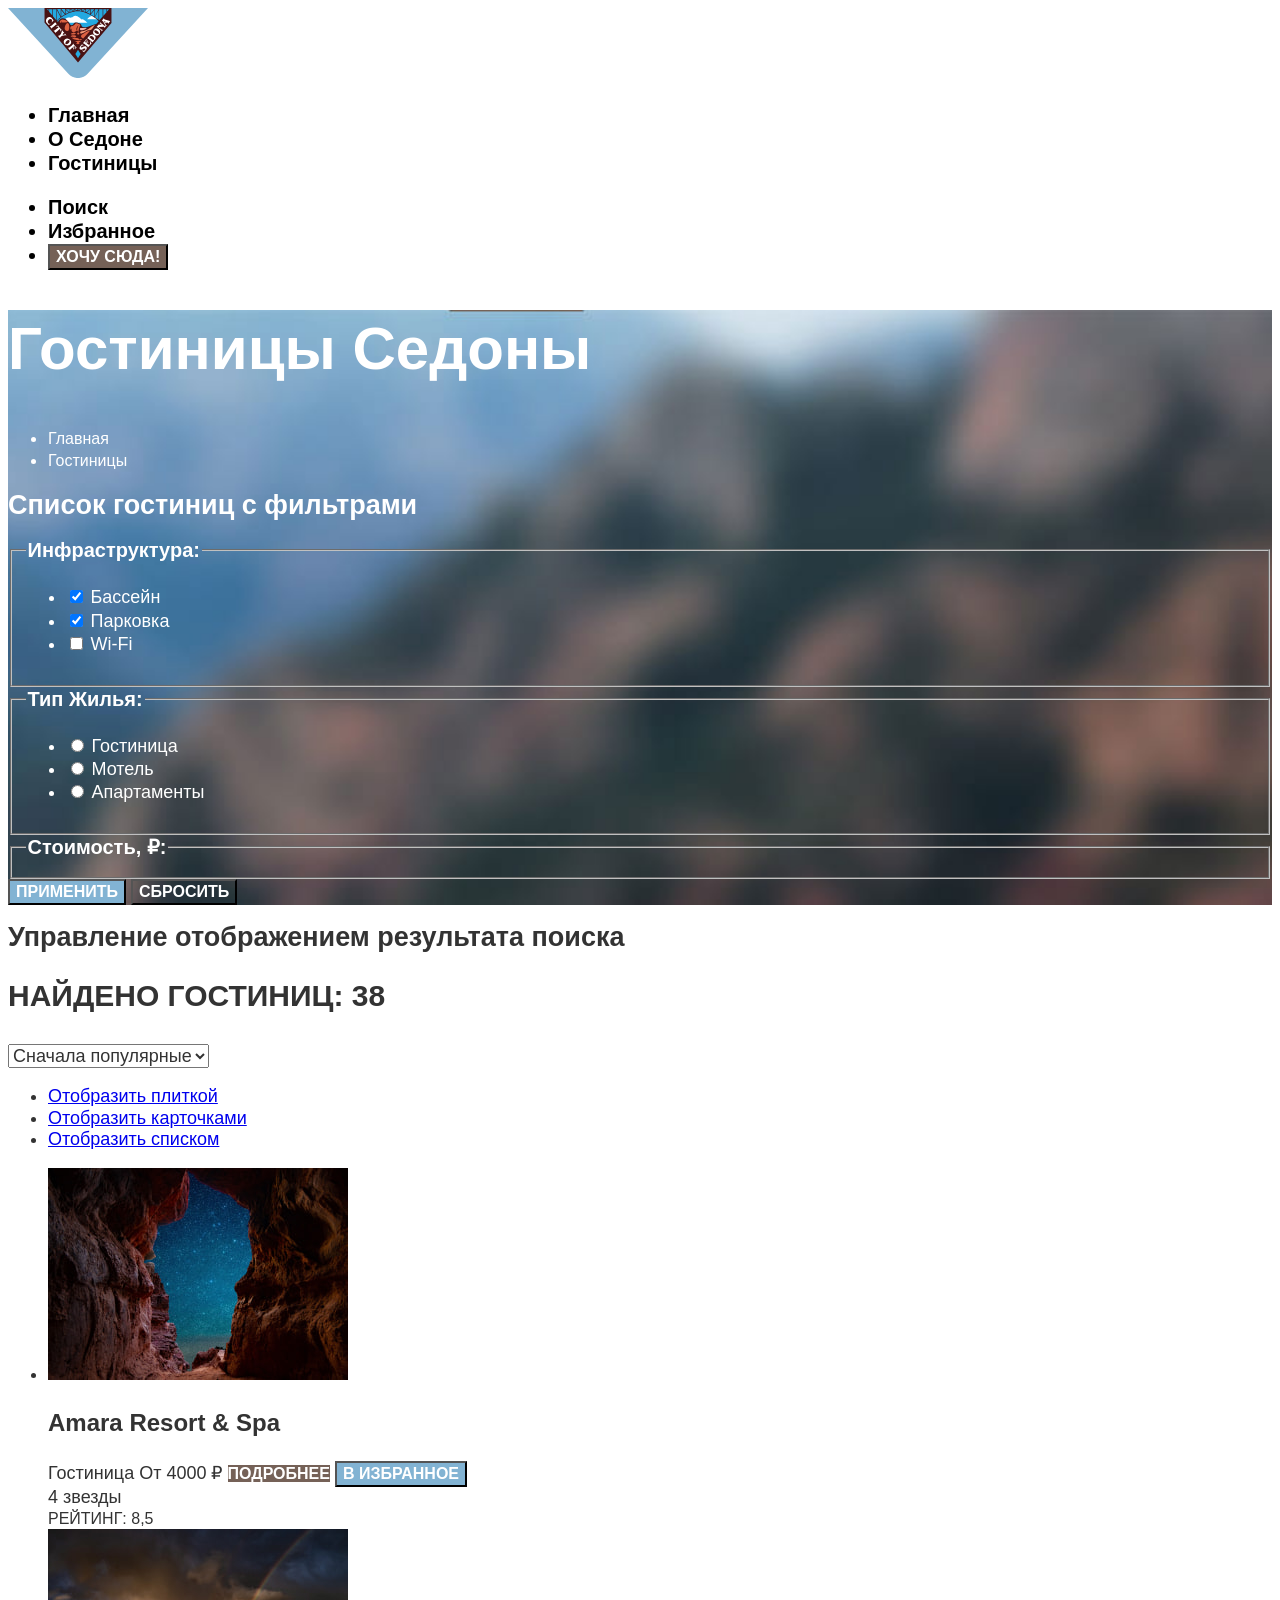
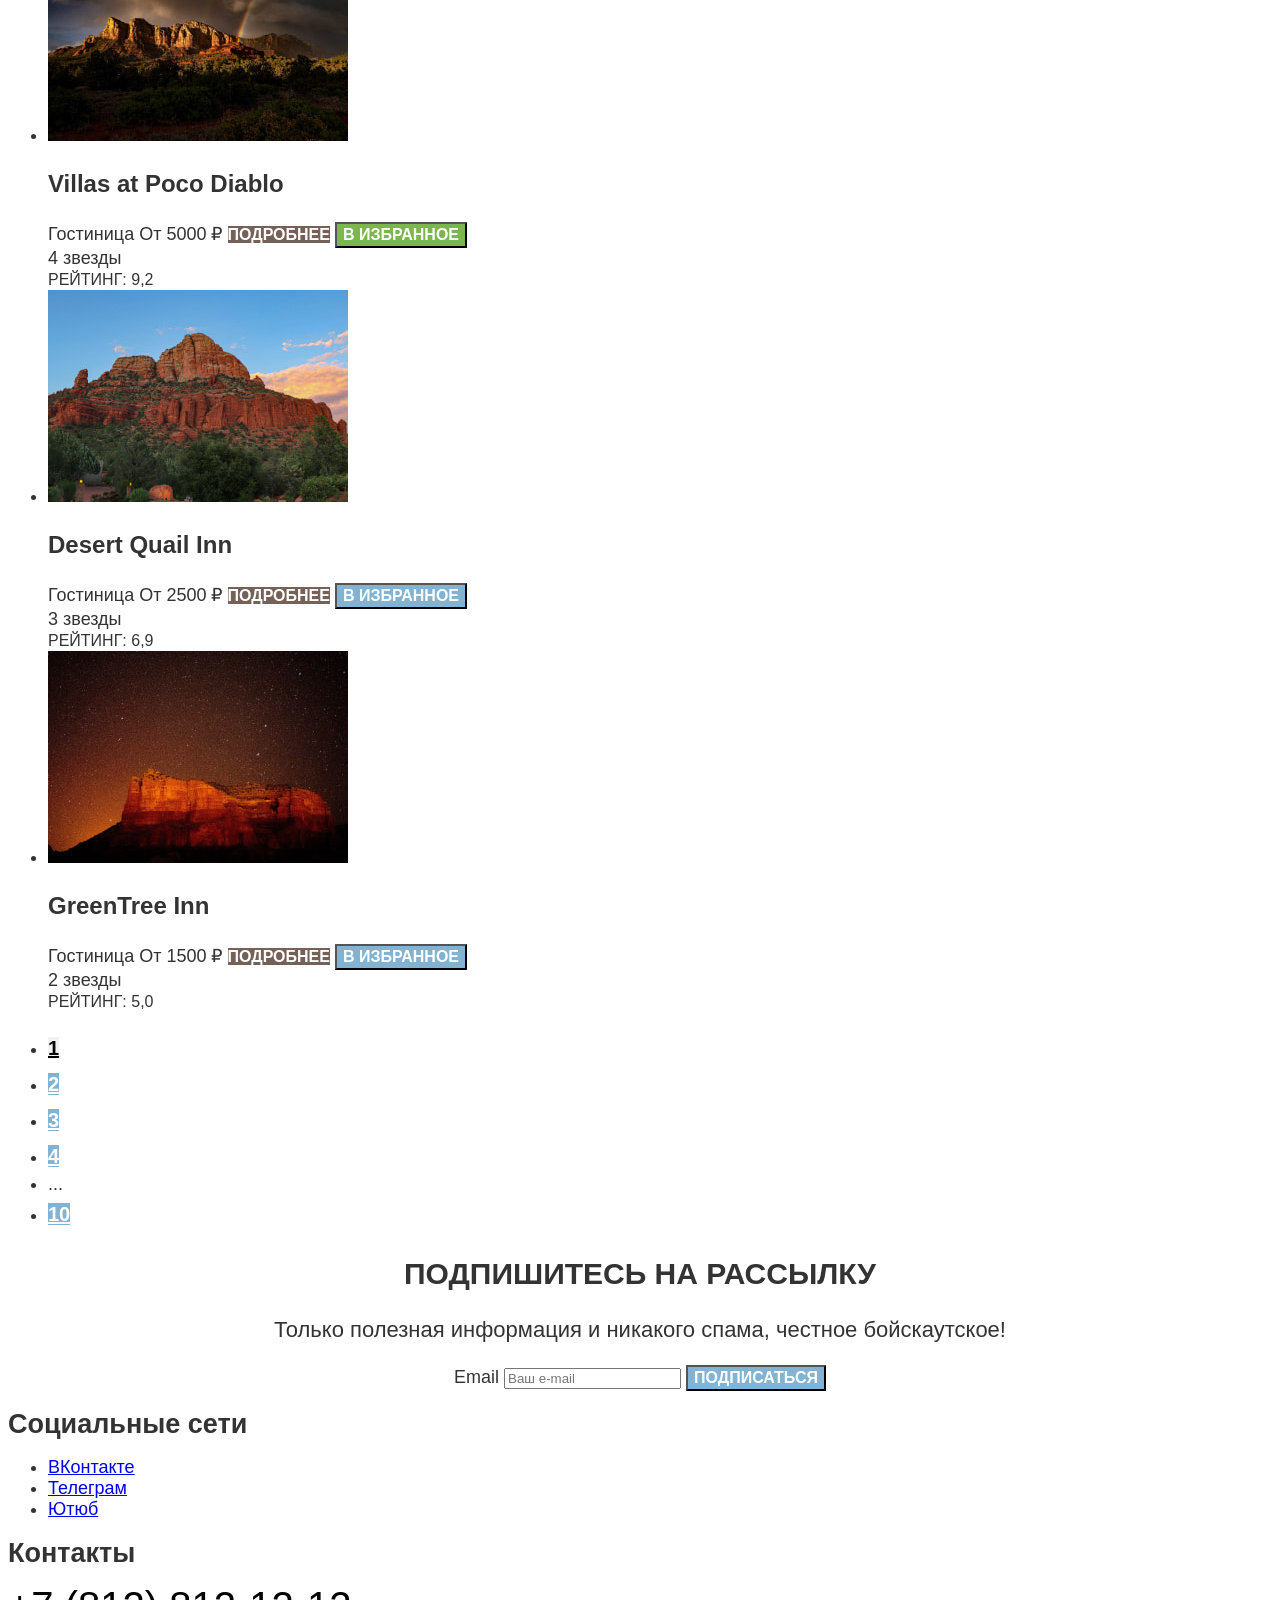
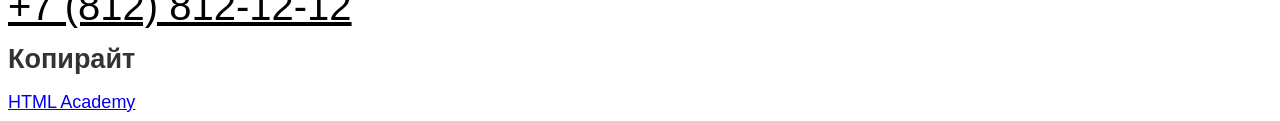
==== catalog.html @ 7aece666 "Делает вёрстку, графику и стилизацию" ====
<!DOCTYPE html>
<html lang="ru">

<head>
  <meta charset="utf-8">
  <title>HTML Academy: Седона</title>
  <link rel="stylesheet" href="styles/styles.css">
</head>

<body>
  <header class="page-header" data-test="header">
    <nav class="navigation">
      <a class="navigation-logo" href="index.html">
        <img class="logo-image" src="images/logos/logo.svg" width="140" height="70" alt="Логотип города «Седона»">
      </a>

      <ul class="navigation-list">
        <li class="navigation-item">
          <a class="navigation-link" href="index.html">Главная</a>
        </li>
        <li class="navigation-item">
          <a class="navigation-link" href="#">О Седоне</a>
        </li>
        <li class="navigation-item">
          <a class="navigation-link navigation-link-current" href="#" aria-current="page">Гостиницы</a>
        </li>
      </ul>

      <ul class="navigation-list navigation-user">
        <li class="navigation-item">
          <a class="navigation-link" href="#">
            <span class="visually-hidden">Поиск</span>
          </a>
        </li>
        <li class="navigation-item">
          <a class="navigation-link" href="#">
            <span class="visually-hidden">Избранное</span>
          </a>
        </li>
        <li class="navigation-item">
          <button class="button" type="button">Хочу сюда!</button>
        </li>
      </ul>
    </nav>
  </header>

  <main class="main-inner" data-test="main">
    <div class="catalog-background">
      <header class="inner-header">
        <h1 class="inner-header-title">Гостиницы Седоны</h1>

        <ul class="breadcrumbs">
          <li class="breadcrumbs-item">
            <a class="breadcrumbs-link breadcrumbs-link-index" href="index.html">
              <span class="visually-hidden">Главная</span>
            </a>
          </li>
          <li class="breadcrumbs-item">
            <a class="breadcrumbs-link breadcrumbs-link-current" href="#" aria-current="page">Гостиницы</a>
          </li>
        </ul>
      </header>

      <section class="catalog-result" data-test="catalog">
        <h2 class="visually-hidden">Список гостиниц с фильтрами</h2>

        <form class="catalog-filter" action="https://echo.htmlacademy.ru/" method="get" data-test="filter">
          <fieldset class="catalog-filter-group">
            <legend class="catalog-filter-title">Инфраструктура:</legend>
            <ul class="catalog-filter-list">
              <li class="catalog-filter-item">
                <label class="control">
                  <input class="control-input" type="checkbox" name="pool" checked>
                  Бассейн
                </label>
              </li>
              <li class="catalog-filter-item">
                <label class="control">
                  <input class="control-input" type="checkbox" name="parking" checked>
                  Парковка
                </label>
              </li>
              <li class="catalog-filter-item">
                <label class="control">
                  <input class="control-input" type="checkbox" name="wifi">
                  Wi-Fi
                </label>
              </li>
            </ul>
          </fieldset>

          <fieldset class="catalog-filter-group">
            <legend class="catalog-filter-title">Тип жилья:</legend>
            <ul class="catalog-filter-list">
              <li class="catalog-filter-item">
                <label class="control">
                  <input class="control-input" type="radio" name="hotels-type">
                  Гостиница
                </label>
              </li>
              <li class="catalog-filter-item">
                <label class="control">
                  <input class="control-input" type="radio" name="hotels-type">
                  Мотель
                </label>
              </li>
              <li class="catalog-filter-item">
                <label class="control">
                  <input class="control-input" type="radio" name="hotels-type">
                  Апартаменты
                </label>
              </li>
            </ul>
          </fieldset>

          <fieldset class="catalog-filter-group">
            <legend class="catalog-filter-title">Стоимость, ₽:</legend>
          </fieldset>
          <button class="button button-blue" type="submit">Применить</button>
          <button class="button button-reset" type="reset">Сбросить</button>
        </form>
      </section>
    </div>

    <section class="result-control">
      <h2 class="visually-hidden">Управление отображением результата поиска</h2>
      <p class="result-serch">Найдено гостиниц: 38</p>

      <select class="select-control" aria-label="Сортировка">
        <option value="popular">Сначала популярные</option>
        <option value="cheap">Сначала дешёвое</option>
        <option value="expensive">Сначала дорогое</option>
      </select>

      <ul class="sorting">
        <li class="sorting-item">
          <a class="button-sorting button-current" href="catalog.html?view=tile">
            <span class="visually-hidden">Отобразить плиткой</span>
          </a>
        </li>
        <li class="sorting-item">
          <a class="button-sorting" href="catalog.html?view=card">
            <span class="visually-hidden">Отобразить карточками</span>
          </a>
        </li>
        <li class="sorting-item">
          <a class="button-sorting" href="catalog.html?view=list">
            <span class="visually-hidden">Отобразить списком</span>
          </a>
        </li>
      </ul>
    </section>

    <ul class="catalog-list">
      <li class="catalog-item">
        <a class="catalog-link" href="#">
          <img class="catalog-image" src="images/hotels/hotel-1.jpg" width="300" height="212" alt="Ущелье в скале">
          <h3 class="catalog-title">Amara Resort & Spa</h3>
        </a>
        <span>Гостиница</span>
        <span>От 4000 ₽</span>
        <a class="button" href="#">Подробнее</a>
        <button class="button button-blue" type="button">В избранное</button>
        <div class="catalog-stars">
          <span class="visually-hidden">4 звезды</span>
        </div>
        <span class="catalog-rating">Рейтинг: 8,5</span>
      </li>

      <li class="catalog-item">
        <a class="catalog-link" href="#">
          <img class="catalog-image" src="images/hotels/hotel-2.jpg" width="300" height="212" alt="Горы с радугой">
          <h3 class="catalog-title">Villas at Poco Diablo</h3>
        </a>
        <span>Гостиница</span>
        <span>От 5000 ₽</span>
        <a class="button" href="#">Подробнее</a>
        <button class="button button-in-favorites" type="button">В избранное</button>
        <div class="catalog-stars">
          <span class="visually-hidden">4 звезды</span>
        </div>
        <span class="catalog-rating">Рейтинг: 9,2</span>
      </li>
      <li class="catalog-item">
        <a class="catalog-link" href="#">
          <img class="catalog-image" src="images/hotels/hotel-3.jpg" width="300" height="212" alt="Горый на фоне неба">
          <h3 class="catalog-title">Desert Quail Inn</h3>
        </a>
        <span>Гостиница</span>
        <span>От 2500 ₽</span>
        <a class="button" href="#">Подробнее</a>
        <button class="button button-blue" type="button">В избранное</button>
        <div class="catalog-stars">
          <span class="visually-hidden">3 звезды</span>
        </div>
        <span class="catalog-rating">Рейтинг: 6,9</span>
      </li>
      <li class="catalog-item">
        <a class="catalog-link" href="#">
          <img class="catalog-image" src="images/hotels/hotel-4.jpg" width="300" height="212" alt="Горы на фоне звёздного неба">
          <h3 class="catalog-title">GreenTree Inn</h3>
        </a>
        <span>Гостиница</span>
        <span>От 1500 ₽</span>
        <a class="button" href="#">Подробнее</a>
        <button class="button button-blue" type="button">В избранное</button>
        <div class="catalog-stars">
          <span class="visually-hidden">2 звезды</span>
        </div>
        <span class="catalog-rating">Рейтинг: 5,0</span>
      </li>
    </ul>

    <ul class="pagination">
      <li class="pagination-item">
        <a class="pagination-link pagination-current" href="#" aria-current="page">1</a>
      </li>
      <li class="pagination-item">
        <a class="pagination-link" href="#">2</a>
      </li>
      <li class="pagination-item">
        <a class="pagination-link" href="#">3</a>
      </li>
      <li class="pagination-item">
        <a class="pagination-link" href="#">4</a>
      </li>
      <li class="pagination-item">
        <span class="pagination-decoration">...</span>
      </li>
      <li class="pagination-item">
        <a class="pagination-link" href="#">10</a>
      </li>
    </ul>

    <section class="newsletter" data-test="subscribe">
      <h2 class="newsletter-title">Подпишитесь на рассылку</h2>
      <p class="newsletter-text">Только полезная информация и никакого спама, честное бойскаутское!</p>
      <form class="newsletter-form" action="https://echo.htmlacademy.ru/" method="post">
        <label class="visually-hidden" for="newsletter-email">Email</label>
        <input class="field" type="email" placeholder="Ваш e-mail" name="newsletter-email" id="newsletter-email"
          required>
        <button class="button newsletter-email" type="submit">Подписаться</button>
      </form>
    </section>
  </main>

  <footer class="page-footer" data-test="footer">
    <section class="footer-social">
      <h2 class="visually-hidden">Cоциальные сети</h2>
      <ul class="social-list">
        <li class="social-item">
          <a class="button-social button-vk" href="https://vk.com/htmlacademy">
            <span class="visually-hidden">ВКонтакте</span>
          </a>
        </li>
        <li class="social-item">
          <a class="button-social button-telegram" href="https://t.me/htmlacademy ">
            <span class="visually-hidden">Телеграм</span>
          </a>
        </li>
        <li class="social-item">
          <a class="button-social button-youtube" href="https://www.youtube.com/user/htmlacademyru">
            <span class="visually-hidden">Ютюб</span>
          </a>
        </li>
      </ul>
    </section>

    <section class="footer-contacts">
      <h2 class="visually-hidden">Контакты</h2>
      <address class="footer-contacts-address">
        <a class="footer-contacts-address-phone" href="tel:+78128121212">+7 (812) 812-12-12</a>
      </address>
    </section>

    <section class="footer-copyright">
      <h2 class="visually-hidden">Копирайт</h2>
      <a class="htmlacademy-link" href="https://htmlacademy.ru/intensive/htmlcss">
        HTML Academy
      </a>
    </section>
  </footer>
</body>

</html>
---- styles/styles.css ----
@font-face {
  font-family: "PT Sans", sans-serif;
  font-style: normal;
  font-weight: 400;
  src: url("../font/ptsans-400.woff2") format("woff2");
  font-display: swap;
}

@font-face {
  font-family: "PT Sans", sans-serif;
  font-style: normal;
  font-weight: 700;
  src: url("../font/ptsans-700.woff2") format("woff2");
}

body {
  font-family: "PT Sans", sans-serif;
  font-weight: 400;
  font-size: 18px;
  color: #333;
  line-height: 117%;
  background-color: #fff;
}

.button {
  font-family: inherit;
  font-size: 16px;
  font-weight: 700;
  text-align: center;
  color: #fff;
  line-height: 125%;
  background-color: #756157;
  text-transform: uppercase;
  text-decoration: none;
}

.button-blue {
  color: #fff;
  background-color: #82b3d3;
}

.button-in-favorites {
  background-color: #7db54f;
}

.button-reset {
  background: none;
}

.page-header {
  color: #000;
  background-color: #fff;
}

.navigation-list {
  font-weight: 700;
  font-size: 20px;
  line-height: 120%;
}

.navigation-link {
  color: #000;
  text-align: center;
  text-decoration: none;
}

.hero {
  text-align: center;
  background-color: #37698a;
  background-image: url("../images/background/divider.svg"), url("../images/background/index-background.jpg");
  background-position: bottom, center;
  background-repeat: no-repeat;
  background-size: 100% auto, cover;
}

.features {
  text-align: center;
}

.features-title {
  font-size: 30px;
  line-height: 120%;
  color: #000;
  text-transform: uppercase;
}

.features-text {
  font-size: 22px;
  line-height: 118%;
}

.features-item-container {
  background-color: #82b3d3;
}

.features-list li:nth-child(2),
.features-list li:nth-child(4) {
  background-color: rgba(131, 179, 211, 0.12);
}

.features-list li:nth-child(3) {
  background-color: rgba(131, 179, 211, 0.2);
}

.features-item-title {
  font-size: 24px;
  color: #000;
  text-transform: uppercase;
}

.features-item-text {
  color: #333;
}

.features-item-container h3 {
  color: #fff;
}

.features-item-container p {
  color: #fff;
}

.service-title {
  font-size: 30px;
  text-align: center;
  color: #000;
  line-height: 120%;
  text-transform: uppercase;
}

.service-text {
  font-size: 22px;
  text-align: center;
  line-height: 118%;
}

.service-list {
  text-align: center;
}

.service-list li:nth-child(1),
.service-list li:nth-child(3) {
  background-color: rgba(131, 179, 211, 0.12);
}

.service-item-title {
  font-size: 24px;
  color: #000;
  text-transform: uppercase;
  line-height: 117%;
}

.search {
  text-align: center;
}

.search-title {
  font-size: 24px;
  color: #000;
  line-height: 120%;
  text-transform: uppercase;
}

.search-text {
  font-size: 22px;
  line-height: 118%;
}

.search-button {
  font-size: 20px;
  line-height: 180%;
}

.newsletter {
  text-align: center;
}

.newsletter-background {
  color: #fff;
  background-color: #37698a;
  background-image: url("../images/background/subscribe.jpg");
  background-position: center;
  background-repeat: no-repeat;
  background-size: cover;
}

.newsletter-title {
  font-size: 30px;
  line-height: 120%;
  text-transform: uppercase;
}

.newsletter-text {
  font-size: 22px;
  line-height: 118%;
}

.newsletter-email {
  background-color: #82B3D3;
}

.footer-contacts-address a {
  font-size: 40px;
  font-style: normal;
  color: #000;
  line-height: 100%;
  text-transform: uppercase;
}

/*---CATALOG.HTML---*/

.catalog-background {
  color: #fff;
  background-color: #37698a;
  background-image: url("../images/background/filter.jpg");
  background-position: center;
  background-repeat: no-repeat;
  background-size: cover;
}

.inner-header-title {
  font-size: 60px;
  line-height: 130%;
}

.breadcrumbs-link {
  font-size: 16px;
  color: #fff;
  line-height: 131%;
  text-decoration: none;
}

.catalog-filter-title {
  font-size: 20px;
  font-weight: 700;
  line-height: 120%;
  text-transform: capitalize;
}

.catalog-filter label {
  line-height: 128%;
}

.result-serch {
  font-size: 30px;
  font-weight: 700;
  line-height: 120%;
  text-transform: uppercase;
}

.select-control {
  font-family: inherit;
  font-size: 18px;
  color: #333;
  line-height: 117%;
}

.catalog-link {
  text-decoration: none;
}

.catalog-title {
  font-size: 24px;
  font-weight: 700;
  color: #333;
  line-height: 117%;
}

.catalog-rating {
  font-size: 16px;
  line-height: 125%;
  text-transform: uppercase;
}

.pagination-link {
  font-weight: 700;
  font-size: 20px;
  color: #fff;
  line-height: 180%;
  background-color: #82b3d3;
  text-transform: uppercase;
  text-align: center;
}

.pagination-current {
  color: #000;
  background-color: #f2f2f2;
}
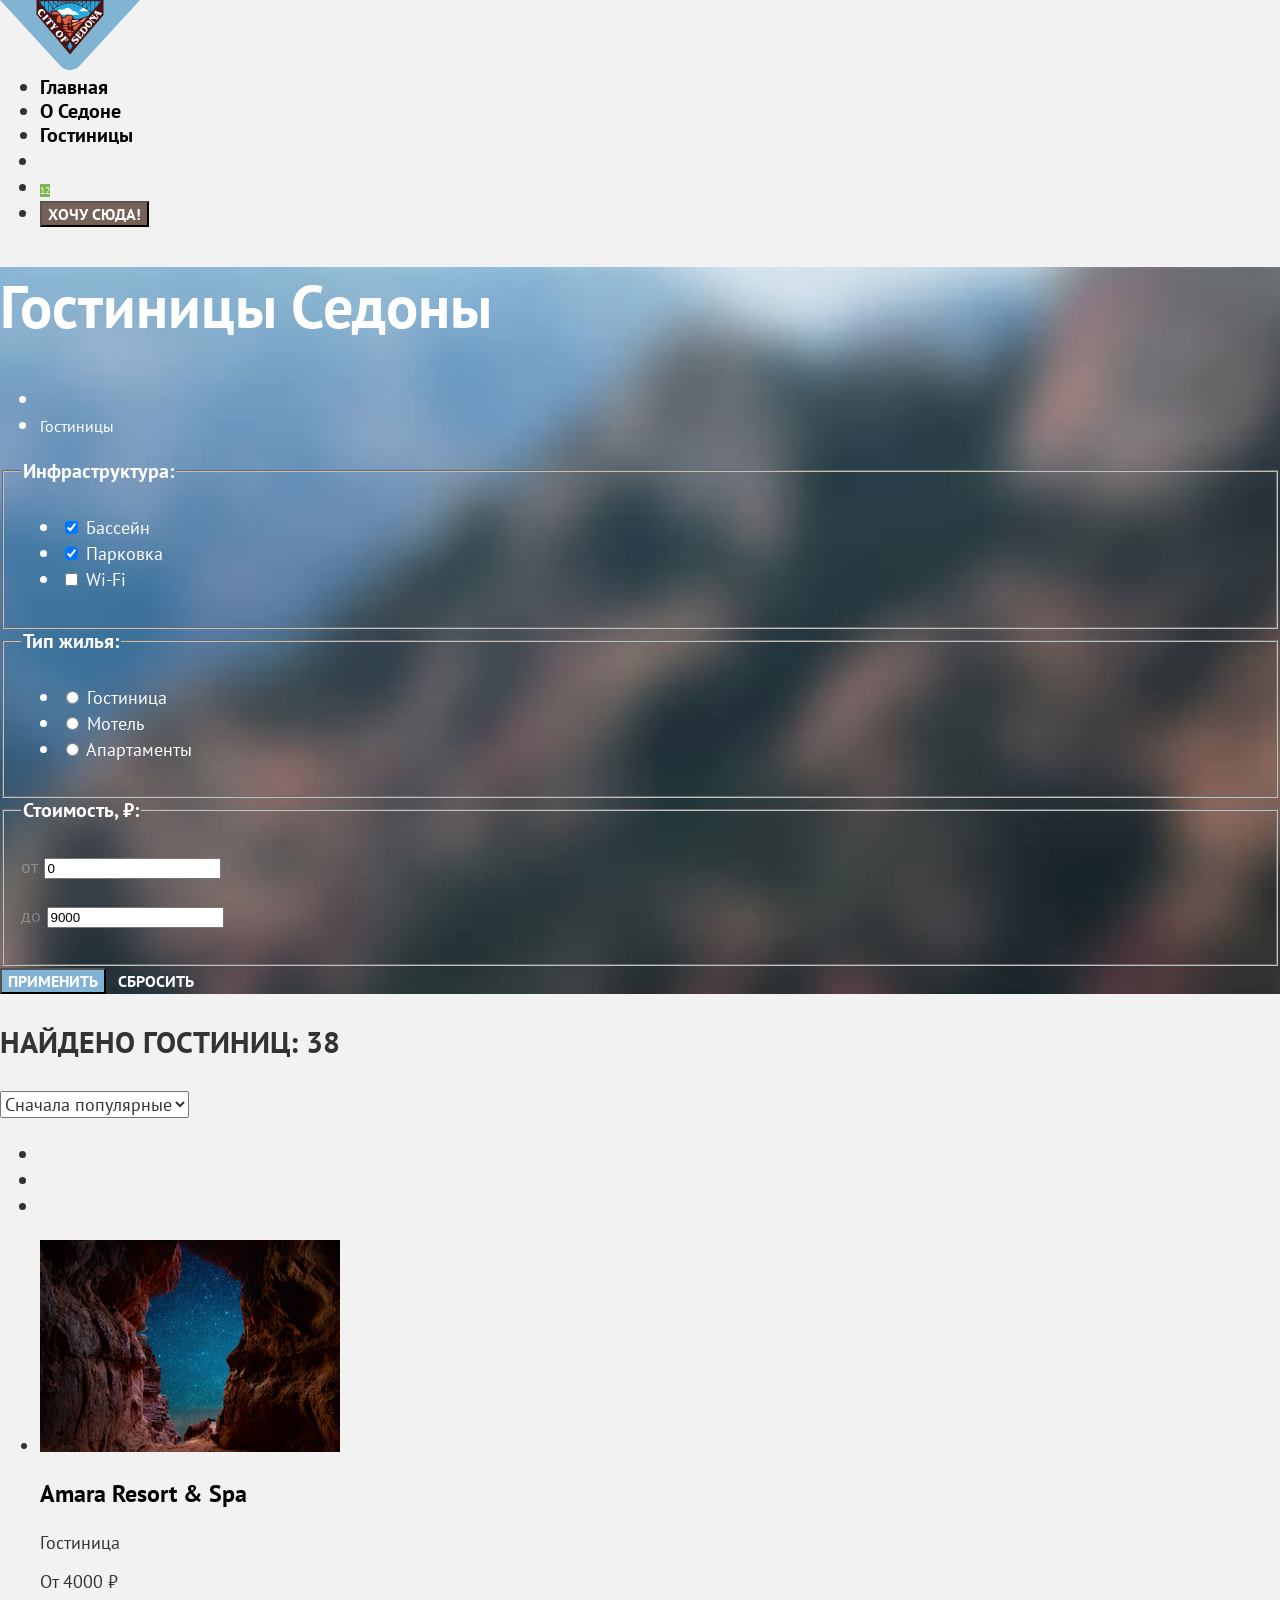
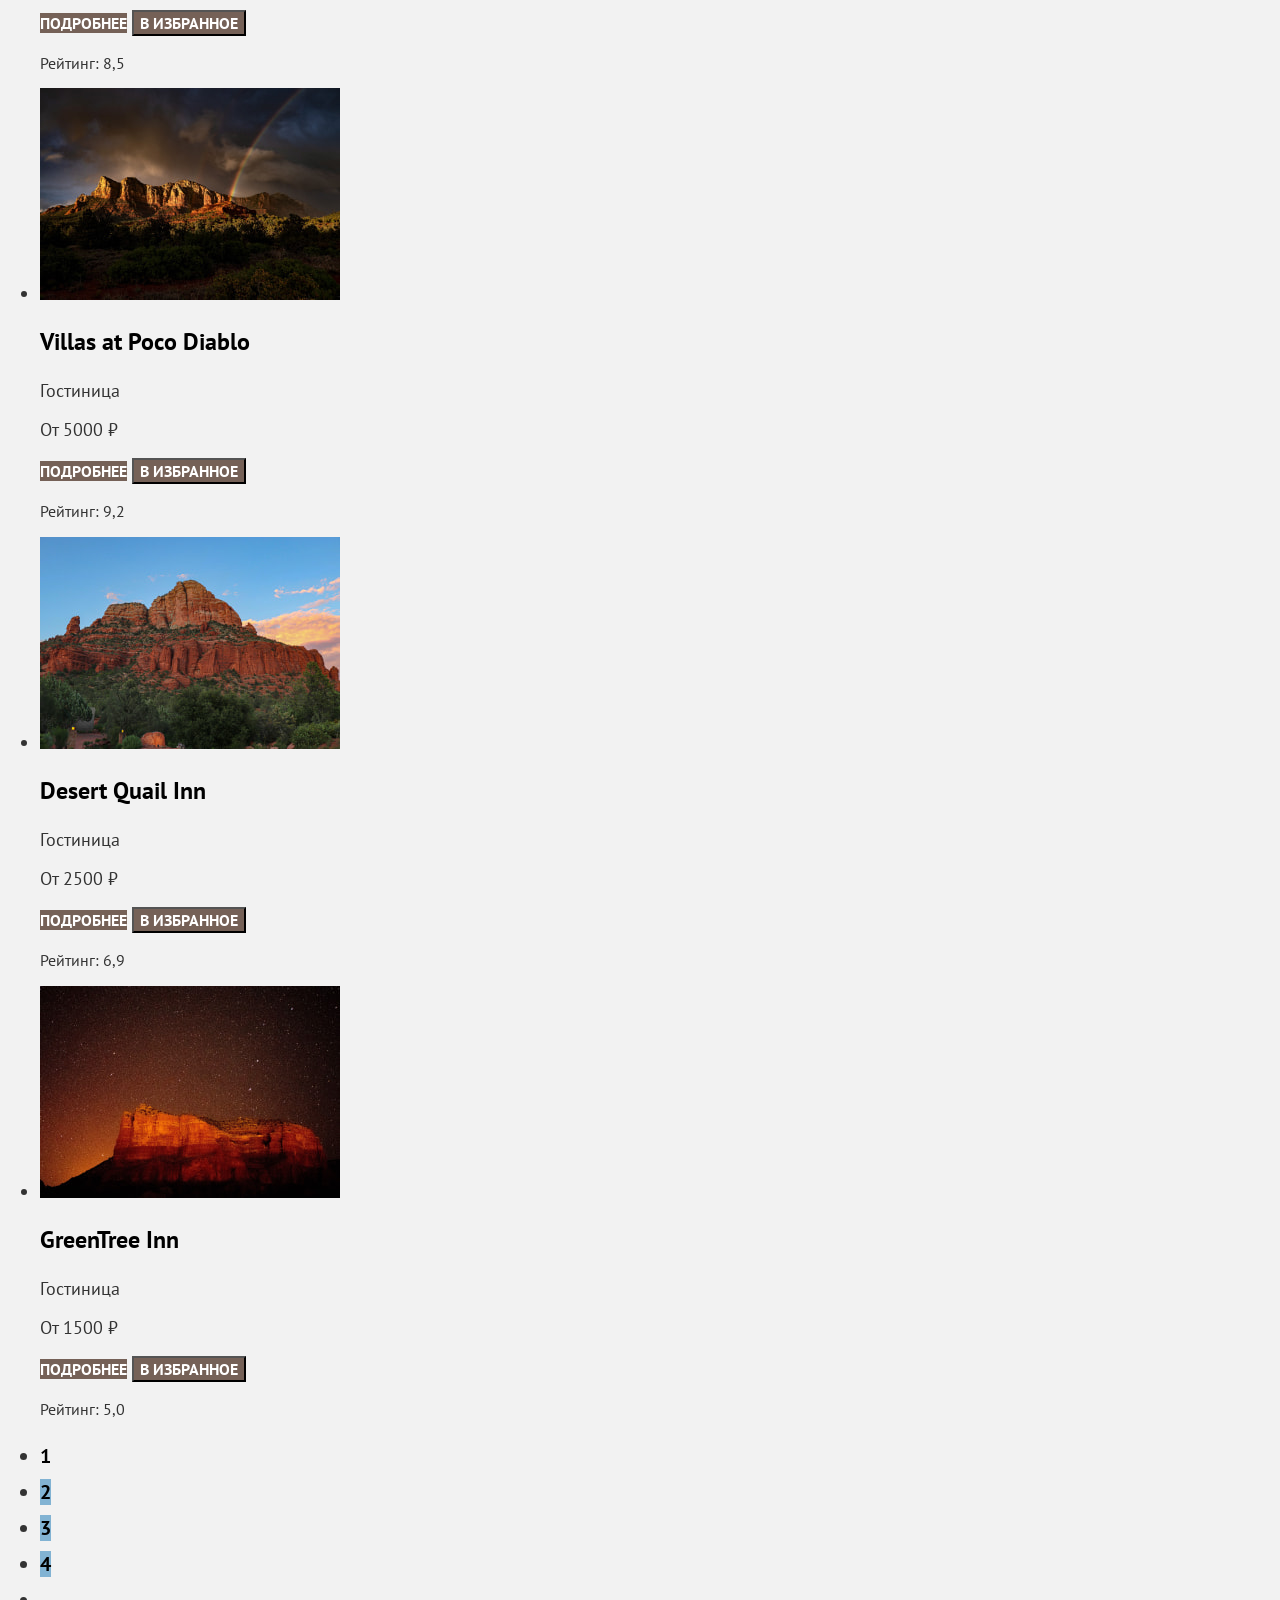
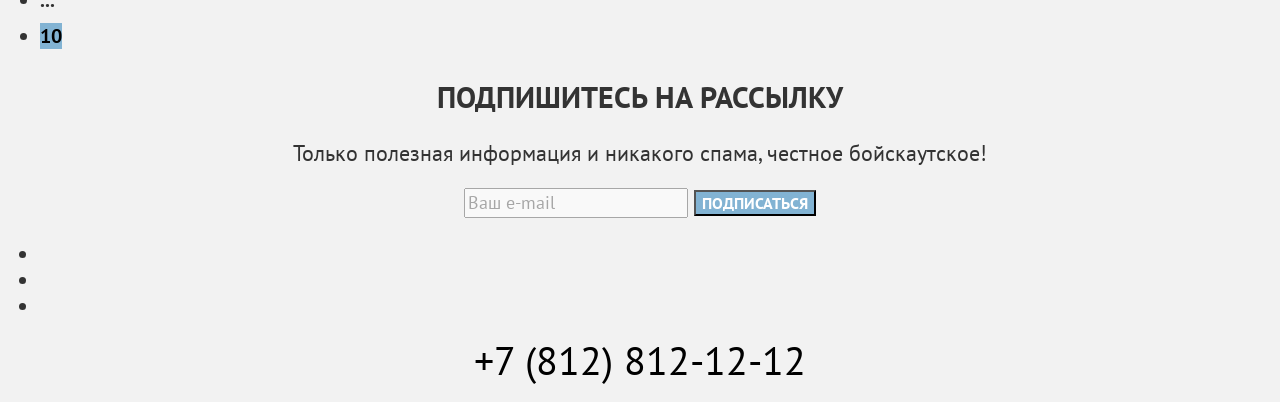
==== commit b89bf0c2: "Вносит правки" ====
--- a/catalog.html
+++ b/catalog.html
@@ -10,8 +10,8 @@
 <body>
   <header class="page-header" data-test="header">
     <nav class="navigation">
-      <a class="navigation-logo" href="index.html">
-        <img class="logo-image" src="images/logos/logo.svg" width="140" height="70" alt="Логотип города «Седона»">
+      <a class="logo" href="index.html" aria-current="page">
+        <img class="logo-image" src="images/logos/logo.svg" width="140" height="70" alt="Логотип города Седона">
       </a>
 
       <ul class="navigation-list">
@@ -22,29 +22,30 @@
           <a class="navigation-link" href="#">О Седоне</a>
         </li>
         <li class="navigation-item">
-          <a class="navigation-link navigation-link-current" href="#" aria-current="page">Гостиницы</a>
-        </li>
-      </ul>
-
-      <ul class="navigation-list navigation-user">
-        <li class="navigation-item">
-          <a class="navigation-link" href="#">
+          <a class="navigation-link navigation-link-current" aria-current="page">Гостиницы</a>
+        </li>
+      </ul>
+
+      <ul class="navigation-user">
+        <li class="navigation-user-item">
+          <a class="navigation-user-link user-search" href="#">
             <span class="visually-hidden">Поиск</span>
           </a>
         </li>
-        <li class="navigation-item">
-          <a class="navigation-link" href="#">
-            <span class="visually-hidden">Избранное</span>
-          </a>
-        </li>
-        <li class="navigation-item">
-          <button class="button" type="button">Хочу сюда!</button>
+        <li class="navigation-user-item">
+          <a class="navigation-user-link user-favorites" href="#">
+            <span class="visually-hidden">Отелей в избраном:</span>
+            <span class="count">12</span>
+          </a>
+        </li>
+        <li class="navigation-user-item">
+          <button class="button button-want" type="button">Хочу сюда!</button>
         </li>
       </ul>
     </nav>
   </header>
 
-  <main class="main-inner" data-test="main">
+  <main class="page-main" data-test="main">
     <div class="catalog-background">
       <header class="inner-header">
         <h1 class="inner-header-title">Гостиницы Седоны</h1>
@@ -115,8 +116,17 @@
 
           <fieldset class="catalog-filter-group">
             <legend class="catalog-filter-title">Стоимость, ₽:</legend>
+            <p class="input-group">
+              <label class="label-range label-range-from" for="field-min">от</label>
+              <input class="input-range" type="text" name="range-min" id="field-min" value="0">
+            </p>
+            <p class="input-group">
+              <label class="label-range label-range-to" for="field-max">до</label>
+              <input class="input-range" type="text" name="range-max" id="field-max" value="9000">
+            </p>
           </fieldset>
-          <button class="button button-blue" type="submit">Применить</button>
+
+          <button class="button button-bg-second" type="submit">Применить</button>
           <button class="button button-reset" type="reset">Сбросить</button>
         </form>
       </section>
@@ -124,7 +134,7 @@
 
     <section class="result-control">
       <h2 class="visually-hidden">Управление отображением результата поиска</h2>
-      <p class="result-serch">Найдено гостиниц: 38</p>
+      <p class="search-result">Найдено гостиниц: 38</p>
 
       <select class="select-control" aria-label="Сортировка">
         <option value="popular">Сначала популярные</option>
@@ -134,17 +144,17 @@
 
       <ul class="sorting">
         <li class="sorting-item">
-          <a class="button-sorting button-current" href="catalog.html?view=tile">
+          <a class="button-sorting button-title button-current" href="catalog.html?view=tile">
             <span class="visually-hidden">Отобразить плиткой</span>
           </a>
         </li>
         <li class="sorting-item">
-          <a class="button-sorting" href="catalog.html?view=card">
+          <a class="button-sorting button-card" href="catalog.html?view=card">
             <span class="visually-hidden">Отобразить карточками</span>
           </a>
         </li>
         <li class="sorting-item">
-          <a class="button-sorting" href="catalog.html?view=list">
+          <a class="button-sorting button-list" href="catalog.html?view=list">
             <span class="visually-hidden">Отобразить списком</span>
           </a>
         </li>
@@ -153,61 +163,68 @@
 
     <ul class="catalog-list">
       <li class="catalog-item">
-        <a class="catalog-link" href="#">
+        <a class="catalog-link" href="#" tabindex="-1">
           <img class="catalog-image" src="images/hotels/hotel-1.jpg" width="300" height="212" alt="Ущелье в скале">
+        </a>
+        <a class="catalog-link" href="#" tabindex="-1">
           <h3 class="catalog-title">Amara Resort & Spa</h3>
         </a>
-        <span>Гостиница</span>
-        <span>От 4000 ₽</span>
-        <a class="button" href="#">Подробнее</a>
-        <button class="button button-blue" type="button">В избранное</button>
-        <div class="catalog-stars">
+        <p class="catalog-type">Гостиница</p>
+        <p class="catalog-price">От 4000 ₽</p>
+        <a class="button" href="#">Подробнее</a>
+        <button class="button button-add-favorites" type="button">В избранное</button>
+        <p class="catalog-stars catalog-stars-4">
           <span class="visually-hidden">4 звезды</span>
-        </div>
-        <span class="catalog-rating">Рейтинг: 8,5</span>
-      </li>
-
-      <li class="catalog-item">
-        <a class="catalog-link" href="#">
+        </p>
+        <p class="catalog-rating">Рейтинг: 8,5</p>
+      </li>
+      <li class="catalog-item">
+        <a class="catalog-link" href="#" tabindex="-1">
           <img class="catalog-image" src="images/hotels/hotel-2.jpg" width="300" height="212" alt="Горы с радугой">
+        </a>
+        <a class="catalog-link" href="#" tabindex="-1">
           <h3 class="catalog-title">Villas at Poco Diablo</h3>
         </a>
-        <span>Гостиница</span>
-        <span>От 5000 ₽</span>
+        <p class="catalog-type">Гостиница</p>
+        <p class="catalog-price">От 5000 ₽</p>
         <a class="button" href="#">Подробнее</a>
         <button class="button button-in-favorites" type="button">В избранное</button>
-        <div class="catalog-stars">
+        <p class="catalog-stars catalog-stars-4">
           <span class="visually-hidden">4 звезды</span>
-        </div>
-        <span class="catalog-rating">Рейтинг: 9,2</span>
-      </li>
-      <li class="catalog-item">
-        <a class="catalog-link" href="#">
+        </p>
+        <p class="catalog-rating">Рейтинг: 9,2</p>
+      </li>
+      <li class="catalog-item">
+        <a class="catalog-link" href="#" tabindex="-1">
           <img class="catalog-image" src="images/hotels/hotel-3.jpg" width="300" height="212" alt="Горый на фоне неба">
+        </a>
+        <a class="catalog-link" href="#" tabindex="-1">
           <h3 class="catalog-title">Desert Quail Inn</h3>
         </a>
-        <span>Гостиница</span>
-        <span>От 2500 ₽</span>
-        <a class="button" href="#">Подробнее</a>
-        <button class="button button-blue" type="button">В избранное</button>
-        <div class="catalog-stars">
+        <p class="catalog-type">Гостиница</p>
+        <p class="catalog-price">От 2500 ₽</p>
+        <a class="button" href="#">Подробнее</a>
+        <button class="button button-add-favorites" type="button">В избранное</button>
+        <p class="catalog-stars catalog-stars-3">
           <span class="visually-hidden">3 звезды</span>
-        </div>
-        <span class="catalog-rating">Рейтинг: 6,9</span>
-      </li>
-      <li class="catalog-item">
-        <a class="catalog-link" href="#">
+        </p>
+        <p class="catalog-rating">Рейтинг: 6,9</p>
+      </li>
+      <li class="catalog-item">
+        <a class="catalog-link" href="#" tabindex="-1">
           <img class="catalog-image" src="images/hotels/hotel-4.jpg" width="300" height="212" alt="Горы на фоне звёздного неба">
+        </a>
+        <a class="catalog-link" href="#" tabindex="-1">
           <h3 class="catalog-title">GreenTree Inn</h3>
         </a>
-        <span>Гостиница</span>
-        <span>От 1500 ₽</span>
-        <a class="button" href="#">Подробнее</a>
-        <button class="button button-blue" type="button">В избранное</button>
-        <div class="catalog-stars">
+        <p class="catalog-type">Гостиница</p>
+        <p class="catalog-price">От 1500 ₽</p>
+        <a class="button" href="#">Подробнее</a>
+        <button class="button button-add-favorites" type="button">В избранное</button>
+        <p class="catalog-stars catalog-stars-2">
           <span class="visually-hidden">2 звезды</span>
-        </div>
-        <span class="catalog-rating">Рейтинг: 5,0</span>
+        </p>
+        <p class="catalog-rating">Рейтинг: 5,0</p>
       </li>
     </ul>
 
@@ -239,13 +256,13 @@
         <label class="visually-hidden" for="newsletter-email">Email</label>
         <input class="field" type="email" placeholder="Ваш e-mail" name="newsletter-email" id="newsletter-email"
           required>
-        <button class="button newsletter-email" type="submit">Подписаться</button>
+        <button class="button button-bg-second" type="submit">Подписаться</button>
       </form>
     </section>
   </main>
 
   <footer class="page-footer" data-test="footer">
-    <section class="footer-social">
+    <section class="social">
       <h2 class="visually-hidden">Cоциальные сети</h2>
       <ul class="social-list">
         <li class="social-item">
@@ -254,32 +271,27 @@
           </a>
         </li>
         <li class="social-item">
-          <a class="button-social button-telegram" href="https://t.me/htmlacademy ">
+          <a class="button-social button-tg" href="https://t.me/htmlacademy ">
             <span class="visually-hidden">Телеграм</span>
           </a>
         </li>
         <li class="social-item">
-          <a class="button-social button-youtube" href="https://www.youtube.com/user/htmlacademyru">
+          <a class="button-social button-yt" href="https://www.youtube.com/user/htmlacademyru">
             <span class="visually-hidden">Ютюб</span>
           </a>
         </li>
       </ul>
     </section>
 
-    <section class="footer-contacts">
-      <h2 class="visually-hidden">Контакты</h2>
-      <address class="footer-contacts-address">
-        <a class="footer-contacts-address-phone" href="tel:+78128121212">+7 (812) 812-12-12</a>
-      </address>
-    </section>
-
-    <section class="footer-copyright">
-      <h2 class="visually-hidden">Копирайт</h2>
-      <a class="htmlacademy-link" href="https://htmlacademy.ru/intensive/htmlcss">
-        HTML Academy
+    <address class="contacts">
+      <a class="footer-contacts-link" href="tel:+78128121212">+7 (812) 812-12-12</a>
+    </address>
+
+    <p class="developer">
+      <a class="developer-link" href="https://htmlacademy.ru/intensive/htmlcss">
+        <span class="visually-hidden">Разработчик сайта - HTML Academy</span>
       </a>
-    </section>
+    </p>
   </footer>
 </body>
-
 </html>
--- a/styles/styles.css
+++ b/styles/styles.css
@@ -1,25 +1,29 @@
 @font-face {
-  font-family: "PT Sans", sans-serif;
+  font-family: "PT Sans";
   font-style: normal;
   font-weight: 400;
-  src: url("../font/ptsans-400.woff2") format("woff2");
+  src: url("../fonts/ptsans-400.woff2") format("woff2");
   font-display: swap;
 }
 
 @font-face {
-  font-family: "PT Sans", sans-serif;
+  font-family: "PT Sans";
   font-style: normal;
   font-weight: 700;
-  src: url("../font/ptsans-700.woff2") format("woff2");
+  src: url("../fonts/ptsans-700.woff2") format("woff2");
 }
 
 body {
+  margin: 0;
+
   font-family: "PT Sans", sans-serif;
   font-weight: 400;
-  font-size: 18px;
-  color: #333;
-  line-height: 117%;
-  background-color: #fff;
+  font-style: normal;
+  font-size: 22px;
+  line-height: 1.18182;
+  color: #333333;
+
+  background-color: #f2f2f2;
 }
 
 .button {
@@ -27,262 +31,326 @@
   font-size: 16px;
   font-weight: 700;
   text-align: center;
-  color: #fff;
-  line-height: 125%;
+  color: #ffffff;
+  line-height: 1.25;
   background-color: #756157;
   text-transform: uppercase;
   text-decoration: none;
 }
 
-.button-blue {
-  color: #fff;
-  background-color: #82b3d3;
-}
-
-.button-in-favorites {
+.visually-hidden {
+  position: fixed;
+  transform: scale(0);
+}
+
+.page-header {}
+
+.navigation {}
+.logo {}
+.logo-image {}
+.navigation-list {
+  margin: 0;
+
+  font-size: 20px;
+  font-weight: 700;
+  line-height: 1.2;
+}
+.navigation-item {}
+.navigation-link {
+  text-decoration: none;
+  color: #000000;
+}
+.navigation-link-current {}
+
+.navigation-user {
+  margin: 0;
+}
+.navigation-user-item {}
+.navigation-user-link {
+  text-decoration: none;
+}
+.user-search {}
+.user-favorites {}
+.count {
+  font-size: 10px;
+  color: #ffffff;
+
   background-color: #7db54f;
 }
-
-.button-reset {
-  background: none;
-}
-
-.page-header {
-  color: #000;
-  background-color: #fff;
-}
-
-.navigation-list {
-  font-weight: 700;
-  font-size: 20px;
-  line-height: 120%;
-}
-
-.navigation-link {
-  color: #000;
-  text-align: center;
-  text-decoration: none;
-}
+.button-want {}
+
+.page-main {}
 
 .hero {
   text-align: center;
-  background-color: #37698a;
+
+  background-color: #64748b;
   background-image: url("../images/background/divider.svg"), url("../images/background/index-background.jpg");
   background-position: bottom, center;
   background-repeat: no-repeat;
   background-size: 100% auto, cover;
 }
+.hero-image {}
 
 .features {
   text-align: center;
 }
-
 .features-title {
   font-size: 30px;
-  line-height: 120%;
-  color: #000;
-  text-transform: uppercase;
-}
-
-.features-text {
-  font-size: 22px;
-  line-height: 118%;
-}
-
-.features-item-container {
+  line-height: 1.2;
+  color: #000000;
+}
+.features-text {}
+.features-list {
+  font-size: 18px;
+  line-height: 1.16667;
+}
+.features-list li:nth-child(even) {
+  background-color: rgba(131, 179, 211, 0.12);
+}
+.features-list li:nth-child(odd) {
+  background-color: rgba(131, 179, 211, 0.2);
+}
+.features-list li.features-item-special {
   background-color: #82b3d3;
 }
-
-.features-list li:nth-child(2),
-.features-list li:nth-child(4) {
-  background-color: rgba(131, 179, 211, 0.12);
-}
-
-.features-list li:nth-child(3) {
-  background-color: rgba(131, 179, 211, 0.2);
-}
-
+.features-item {}
+.features-item-container {}
 .features-item-title {
   font-size: 24px;
-  color: #000;
-  text-transform: uppercase;
-}
-
-.features-item-text {
-  color: #333;
-}
-
-.features-item-container h3 {
-  color: #fff;
-}
-
-.features-item-container p {
-  color: #fff;
-}
-
+  text-transform: uppercase;
+  color: #000000;
+}
+.features-item-text {}
+.features-item-special {
+  color: #ffffff;
+}
+.features-item-special .features-item-title {
+  color: #ffffff;
+}
+.features-item-image {}
+
+.service {
+  text-align: center;
+}
 .service-title {
   font-size: 30px;
-  text-align: center;
-  color: #000;
-  line-height: 120%;
-  text-transform: uppercase;
-}
-
-.service-text {
-  font-size: 22px;
-  text-align: center;
-  line-height: 118%;
-}
-
+  line-height: 1.2;
+  color: #000000;
+}
+.service-text {}
 .service-list {
-  text-align: center;
-}
-
-.service-list li:nth-child(1),
-.service-list li:nth-child(3) {
+  font-size: 18px;
+  line-height: 1.16667;
+}
+.service-list li:nth-child(odd) {
   background-color: rgba(131, 179, 211, 0.12);
 }
-
+.service-list li:nth-child(even) {
+  background-color: #ffffff;
+}
+.service-item {}
 .service-item-title {
   font-size: 24px;
-  color: #000;
-  text-transform: uppercase;
-  line-height: 117%;
-}
+  text-transform: uppercase;
+  color: #000000;
+}
+.service-item-text {}
 
 .search {
   text-align: center;
-}
-
+
+}
 .search-title {
-  font-size: 24px;
-  color: #000;
-  line-height: 120%;
-  text-transform: uppercase;
-}
-
+  font-size: 30px;
+  line-height: 1.2;
+  color: #000000;
+  text-transform: uppercase;
+}
 .search-text {
-  font-size: 22px;
-  line-height: 118%;
-}
-
-.search-button {
-  font-size: 20px;
-  line-height: 180%;
-}
+  line-height: 1.18182;
+}
+.button-search {}
 
 .newsletter {
   text-align: center;
 }
-
 .newsletter-background {
-  color: #fff;
-  background-color: #37698a;
+  color: #ffffff;
+
+  background-color: #64748b;
   background-image: url("../images/background/subscribe.jpg");
   background-position: center;
   background-repeat: no-repeat;
   background-size: cover;
 }
-
 .newsletter-title {
   font-size: 30px;
-  line-height: 120%;
-  text-transform: uppercase;
-}
-
+  line-height: 1.2;
+  text-transform: uppercase;
+}
 .newsletter-text {
-  font-size: 22px;
-  line-height: 118%;
-}
-
-.newsletter-email {
-  background-color: #82B3D3;
-}
-
-.footer-contacts-address a {
+  line-height: 1.18182;
+}
+
+.newsletter-form {}
+.field {
+  font-family: "PT Sans", sans-serif;
+  font-size: 18px;
+  line-height: 1.33333;
+  color: #000000;
+  opacity: 0.6;
+}
+
+.page-footer {}
+.social {}
+.social-list {}
+.social-item {}
+.button-social {}
+.button-vk {}
+.button-tg {}
+.button-yt {}
+
+.contacts {
   font-size: 40px;
   font-style: normal;
+  line-height: 1;
+  text-align: center;
+
+}
+.footer-contacts-link {
   color: #000;
-  line-height: 100%;
-  text-transform: uppercase;
-}
+  text-transform: uppercase;
+  text-decoration: none;
+}
+
+.developer {}
+.developer-link {}
 
 /*---CATALOG.HTML---*/
 
 .catalog-background {
-  color: #fff;
-  background-color: #37698a;
+  color: #ffffff;
+  background-color: #64748b;
   background-image: url("../images/background/filter.jpg");
   background-position: center;
   background-repeat: no-repeat;
   background-size: cover;
 }
 
+.inner-header {}
 .inner-header-title {
   font-size: 60px;
-  line-height: 130%;
-}
-
+  line-height: 1.3;
+}
+
+.breadcrumbs {}
+.breadcrumbs-item {}
 .breadcrumbs-link {
   font-size: 16px;
-  color: #fff;
-  line-height: 131%;
-  text-decoration: none;
-}
-
+  line-height: 1.3125;
+  text-decoration: none;
+  color: #ffffff;
+}
+.breadcrumbs-link-index {}
+.breadcrumbs-link-current {}
+
+.catalog-result {}
+.catalog-filter {}
+.catalog-filter-group {}
 .catalog-filter-title {
   font-size: 20px;
   font-weight: 700;
-  line-height: 120%;
-  text-transform: capitalize;
-}
-
-.catalog-filter label {
-  line-height: 128%;
-}
-
-.result-serch {
-  font-size: 30px;
-  font-weight: 700;
-  line-height: 120%;
+  line-height: 1.2;
+}
+.catalog-filter-list {}
+.catalog-filter-item {}
+.control {
+  font-size: 18px;
+  line-height: 1.27778;
+}
+.control-input {}
+.input-group {}
+.label-range {
+  font-size: 18px;
+  line-height: 1.33333;
+  opacity: 0.3;
+}
+.label-range-from {}
+.label-range-to {}
+.input-range {}
+.button-bg-second {
+  background-color: #82b3d3;
+}
+.button-reset {
+  background-color: rgba(0, 0, 0, 0);;
+  border: none;
+}
+
+.result-control {}
+.result-search {}
+.search-result {
+  font-size: 30px;
+  font-weight: 700;
+  line-height: 1.2;
   text-transform: uppercase;
 }
 
 .select-control {
-  font-family: inherit;
-  font-size: 18px;
-  color: #333;
-  line-height: 117%;
-}
-
+  font-family: "PT Sans", sans-serif;
+  font-size: 18px;
+  line-height: 1.16667;
+  color: #333333;
+}
+
+.sorting {}
+.sorting-item {}
+.button-sorting {}
+.button-title {}
+.button-current {}
+.button-card {}
+.button-list {}
+
+.catalog-list {
+  font-size: 18px;
+  line-height: 1.16667;
+}
+.catalog-item {}
 .catalog-link {
   text-decoration: none;
 }
-
+.catalog-image {}
 .catalog-title {
   font-size: 24px;
-  font-weight: 700;
-  color: #333;
-  line-height: 117%;
-}
-
+  color: #000000;
+}
+.catalog-type {}
+.catalog-price {}
+.button-add-favorites {}
+.button-in-favorites {}
+.catalog-stars {}
+.catalog-stars-1 {}
+.catalog-stars-2 {}
+.catalog-stars-3 {}
+.catalog-stars-4 {}
+.catalog-stars-5 {}
 .catalog-rating {
   font-size: 16px;
-  line-height: 125%;
-  text-transform: uppercase;
-}
-
+}
+
+.pagination {
+  font-size: 20px;
+  font-weight: 700;
+  line-height: 1.8;
+}
+.pagination-item {}
 .pagination-link {
-  font-weight: 700;
-  font-size: 20px;
-  color: #fff;
-  line-height: 180%;
+  color: #000000;
+  text-decoration: none;
+
   background-color: #82b3d3;
-  text-transform: uppercase;
-  text-align: center;
-}
-
+}
 .pagination-current {
-  color: #000;
   background-color: #f2f2f2;
 }
+.pagination-decoration {}
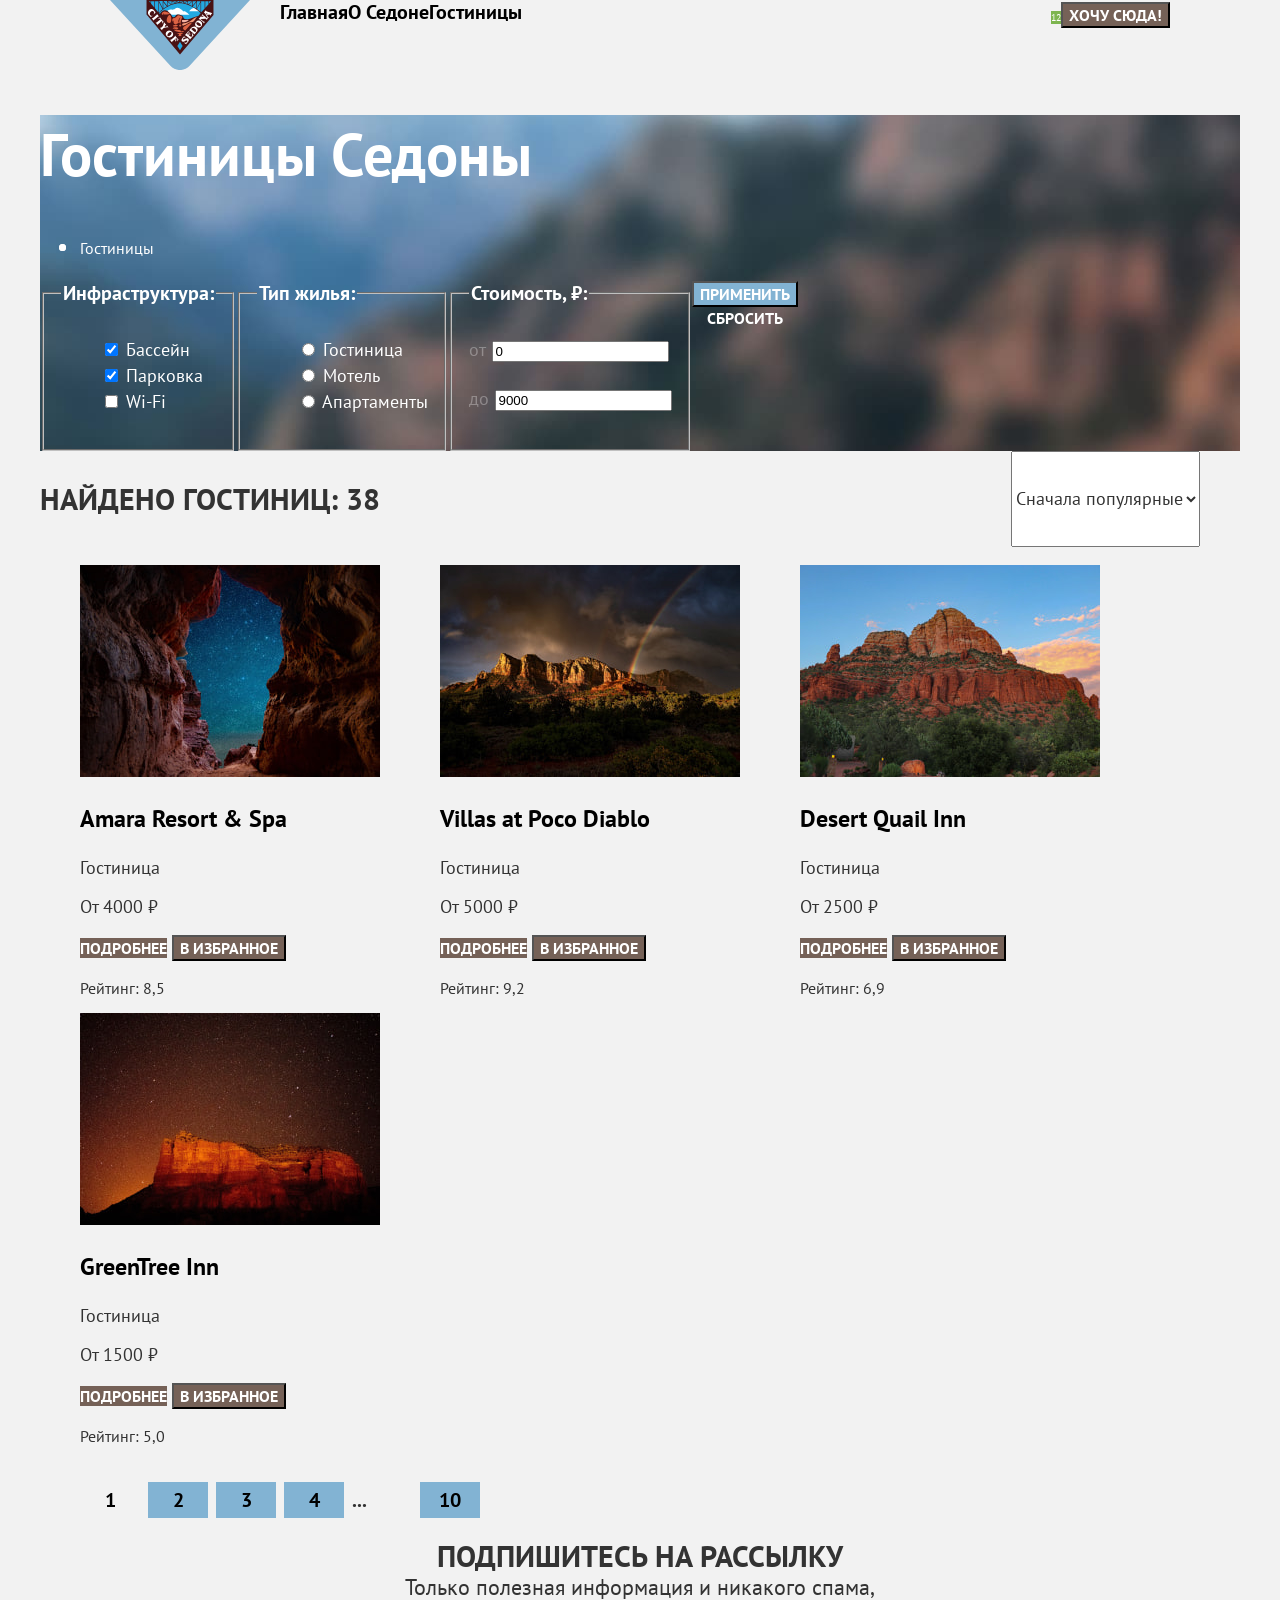
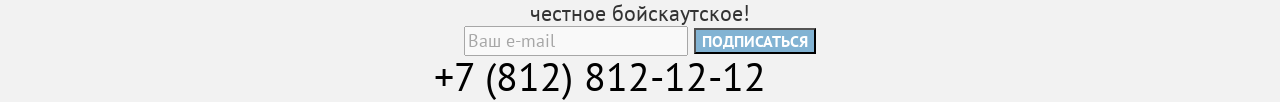
==== commit 66b092d5: "Добавляет сетку всех страниц на flex-box" ====
--- a/catalog.html
+++ b/catalog.html
@@ -8,290 +8,294 @@
 </head>
 
 <body>
-  <header class="page-header" data-test="header">
-    <nav class="navigation">
-      <a class="logo" href="index.html" aria-current="page">
-        <img class="logo-image" src="images/logos/logo.svg" width="140" height="70" alt="Логотип города Седона">
-      </a>
-
-      <ul class="navigation-list">
-        <li class="navigation-item">
-          <a class="navigation-link" href="index.html">Главная</a>
-        </li>
-        <li class="navigation-item">
-          <a class="navigation-link" href="#">О Седоне</a>
-        </li>
-        <li class="navigation-item">
-          <a class="navigation-link navigation-link-current" aria-current="page">Гостиницы</a>
+  <div class="page-container">
+    <header class="page-header" data-test="header">
+      <nav class="navigation">
+        <a class="logo" href="index.html" aria-current="page">
+          <img class="logo-image" src="images/logos/logo.svg" width="140" height="70" alt="Логотип города Седона">
+        </a>
+
+        <ul class="navigation-list">
+          <li class="navigation-item">
+            <a class="navigation-link" href="index.html">Главная</a>
+          </li>
+          <li class="navigation-item">
+            <a class="navigation-link" href="#">О Седоне</a>
+          </li>
+          <li class="navigation-item">
+            <a class="navigation-link navigation-link-current" aria-current="page">Гостиницы</a>
+          </li>
+        </ul>
+
+        <ul class="navigation-user">
+          <li class="navigation-user-item">
+            <a class="navigation-user-link user-search" href="#">
+              <span class="visually-hidden">Поиск</span>
+            </a>
+          </li>
+          <li class="navigation-user-item">
+            <a class="navigation-user-link user-favorites" href="#">
+              <span class="visually-hidden">Отелей в избраном:</span>
+              <span class="count">12</span>
+            </a>
+          </li>
+          <li class="navigation-user-item">
+            <button class="button button-want" type="button">Хочу сюда!</button>
+          </li>
+        </ul>
+      </nav>
+    </header>
+
+    <main class="page-main" data-test="main">
+      <div class="catalog-background">
+        <header class="inner-header">
+          <h1 class="inner-header-title">Гостиницы Седоны</h1>
+
+          <ul class="breadcrumbs">
+            <li class="breadcrumbs-item">
+              <a class="breadcrumbs-link breadcrumbs-link-index" href="index.html">
+                <span class="visually-hidden">Главная</span>
+              </a>
+            </li>
+            <li class="breadcrumbs-item">
+              <a class="breadcrumbs-link breadcrumbs-link-current" href="#" aria-current="page">Гостиницы</a>
+            </li>
+          </ul>
+        </header>
+
+        <section class="catalog-result" data-test="catalog">
+          <h2 class="visually-hidden">Список гостиниц с фильтрами</h2>
+
+          <form class="catalog-filter" action="https://echo.htmlacademy.ru/" method="get" data-test="filter">
+            <fieldset class="catalog-filter-group">
+              <legend class="catalog-filter-title">Инфраструктура:</legend>
+              <ul class="catalog-filter-list">
+                <li class="catalog-filter-item">
+                  <label class="control">
+                    <input class="control-input" type="checkbox" name="pool" checked>
+                    Бассейн
+                  </label>
+                </li>
+                <li class="catalog-filter-item">
+                  <label class="control">
+                    <input class="control-input" type="checkbox" name="parking" checked>
+                    Парковка
+                  </label>
+                </li>
+                <li class="catalog-filter-item">
+                  <label class="control">
+                    <input class="control-input" type="checkbox" name="wifi">
+                    Wi-Fi
+                  </label>
+                </li>
+              </ul>
+            </fieldset>
+
+            <fieldset class="catalog-filter-group">
+              <legend class="catalog-filter-title">Тип жилья:</legend>
+              <ul class="catalog-filter-list">
+                <li class="catalog-filter-item">
+                  <label class="control">
+                    <input class="control-input" type="radio" name="hotels-type">
+                    Гостиница
+                  </label>
+                </li>
+                <li class="catalog-filter-item">
+                  <label class="control">
+                    <input class="control-input" type="radio" name="hotels-type">
+                    Мотель
+                  </label>
+                </li>
+                <li class="catalog-filter-item">
+                  <label class="control">
+                    <input class="control-input" type="radio" name="hotels-type">
+                    Апартаменты
+                  </label>
+                </li>
+              </ul>
+            </fieldset>
+
+            <fieldset class="catalog-filter-group">
+              <legend class="catalog-filter-title">Стоимость, ₽:</legend>
+              <p class="input-group">
+                <label class="label-range label-range-from" for="field-min">от</label>
+                <input class="input-range" type="text" name="range-min" id="field-min" value="0">
+              </p>
+              <p class="input-group">
+                <label class="label-range label-range-to" for="field-max">до</label>
+                <input class="input-range" type="text" name="range-max" id="field-max" value="9000">
+              </p>
+            </fieldset>
+
+            <div class="buttons">
+              <button class="button button-bg-second" type="submit">Применить</button>
+              <button class="button button-reset" type="reset">Сбросить</button>
+            </div>
+          </form>
+        </section>
+      </div>
+
+      <section class="result-control">
+        <h2 class="visually-hidden">Управление отображением результата поиска</h2>
+        <p class="search-result">Найдено гостиниц: 38</p>
+
+        <select class="select-control" aria-label="Сортировка">
+          <option value="popular">Сначала популярные</option>
+          <option value="cheap">Сначала дешёвое</option>
+          <option value="expensive">Сначала дорогое</option>
+        </select>
+
+        <ul class="sorting">
+          <li class="sorting-item">
+            <a class="button-sorting button-title button-current" href="catalog.html?view=tile">
+              <span class="visually-hidden">Отобразить плиткой</span>
+            </a>
+          </li>
+          <li class="sorting-item">
+            <a class="button-sorting button-card" href="catalog.html?view=card">
+              <span class="visually-hidden">Отобразить карточками</span>
+            </a>
+          </li>
+          <li class="sorting-item">
+            <a class="button-sorting button-list" href="catalog.html?view=list">
+              <span class="visually-hidden">Отобразить списком</span>
+            </a>
+          </li>
+        </ul>
+      </section>
+
+      <ul class="catalog-list">
+        <li class="catalog-item">
+          <a class="catalog-link" href="#" tabindex="-1">
+            <img class="catalog-image" src="images/hotels/hotel-1.jpg" width="300" height="212" alt="Ущелье в скале">
+          </a>
+          <a class="catalog-link" href="#" tabindex="-1">
+            <h3 class="catalog-title">Amara Resort & Spa</h3>
+          </a>
+          <p class="catalog-type">Гостиница</p>
+          <p class="catalog-price">От 4000 ₽</p>
+          <a class="button" href="#">Подробнее</a>
+          <button class="button button-add-favorites" type="button">В избранное</button>
+          <p class="catalog-stars catalog-stars-4">
+            <span class="visually-hidden">4 звезды</span>
+          </p>
+          <p class="catalog-rating">Рейтинг: 8,5</p>
+        </li>
+        <li class="catalog-item">
+          <a class="catalog-link" href="#" tabindex="-1">
+            <img class="catalog-image" src="images/hotels/hotel-2.jpg" width="300" height="212" alt="Горы с радугой">
+          </a>
+          <a class="catalog-link" href="#" tabindex="-1">
+            <h3 class="catalog-title">Villas at Poco Diablo</h3>
+          </a>
+          <p class="catalog-type">Гостиница</p>
+          <p class="catalog-price">От 5000 ₽</p>
+          <a class="button" href="#">Подробнее</a>
+          <button class="button button-in-favorites" type="button">В избранное</button>
+          <p class="catalog-stars catalog-stars-4">
+            <span class="visually-hidden">4 звезды</span>
+          </p>
+          <p class="catalog-rating">Рейтинг: 9,2</p>
+        </li>
+        <li class="catalog-item">
+          <a class="catalog-link" href="#" tabindex="-1">
+            <img class="catalog-image" src="images/hotels/hotel-3.jpg" width="300" height="212" alt="Горый на фоне неба">
+          </a>
+          <a class="catalog-link" href="#" tabindex="-1">
+            <h3 class="catalog-title">Desert Quail Inn</h3>
+          </a>
+          <p class="catalog-type">Гостиница</p>
+          <p class="catalog-price">От 2500 ₽</p>
+          <a class="button" href="#">Подробнее</a>
+          <button class="button button-add-favorites" type="button">В избранное</button>
+          <p class="catalog-stars catalog-stars-3">
+            <span class="visually-hidden">3 звезды</span>
+          </p>
+          <p class="catalog-rating">Рейтинг: 6,9</p>
+        </li>
+        <li class="catalog-item">
+          <a class="catalog-link" href="#" tabindex="-1">
+            <img class="catalog-image" src="images/hotels/hotel-4.jpg" width="300" height="212" alt="Горы на фоне звёздного неба">
+          </a>
+          <a class="catalog-link" href="#" tabindex="-1">
+            <h3 class="catalog-title">GreenTree Inn</h3>
+          </a>
+          <p class="catalog-type">Гостиница</p>
+          <p class="catalog-price">От 1500 ₽</p>
+          <a class="button" href="#">Подробнее</a>
+          <button class="button button-add-favorites" type="button">В избранное</button>
+          <p class="catalog-stars catalog-stars-2">
+            <span class="visually-hidden">2 звезды</span>
+          </p>
+          <p class="catalog-rating">Рейтинг: 5,0</p>
         </li>
       </ul>
 
-      <ul class="navigation-user">
-        <li class="navigation-user-item">
-          <a class="navigation-user-link user-search" href="#">
-            <span class="visually-hidden">Поиск</span>
-          </a>
-        </li>
-        <li class="navigation-user-item">
-          <a class="navigation-user-link user-favorites" href="#">
-            <span class="visually-hidden">Отелей в избраном:</span>
-            <span class="count">12</span>
-          </a>
-        </li>
-        <li class="navigation-user-item">
-          <button class="button button-want" type="button">Хочу сюда!</button>
+      <ul class="pagination">
+        <li class="pagination-item">
+          <a class="pagination-link pagination-current" href="#" aria-current="page">1</a>
+        </li>
+        <li class="pagination-item">
+          <a class="pagination-link" href="#">2</a>
+        </li>
+        <li class="pagination-item">
+          <a class="pagination-link" href="#">3</a>
+        </li>
+        <li class="pagination-item">
+          <a class="pagination-link" href="#">4</a>
+        </li>
+        <li class="pagination-item">
+          <span class="pagination-decoration">...</span>
+        </li>
+        <li class="pagination-item">
+          <a class="pagination-link" href="#">10</a>
         </li>
       </ul>
-    </nav>
-  </header>
-
-  <main class="page-main" data-test="main">
-    <div class="catalog-background">
-      <header class="inner-header">
-        <h1 class="inner-header-title">Гостиницы Седоны</h1>
-
-        <ul class="breadcrumbs">
-          <li class="breadcrumbs-item">
-            <a class="breadcrumbs-link breadcrumbs-link-index" href="index.html">
-              <span class="visually-hidden">Главная</span>
-            </a>
-          </li>
-          <li class="breadcrumbs-item">
-            <a class="breadcrumbs-link breadcrumbs-link-current" href="#" aria-current="page">Гостиницы</a>
-          </li>
-        </ul>
-      </header>
-
-      <section class="catalog-result" data-test="catalog">
-        <h2 class="visually-hidden">Список гостиниц с фильтрами</h2>
-
-        <form class="catalog-filter" action="https://echo.htmlacademy.ru/" method="get" data-test="filter">
-          <fieldset class="catalog-filter-group">
-            <legend class="catalog-filter-title">Инфраструктура:</legend>
-            <ul class="catalog-filter-list">
-              <li class="catalog-filter-item">
-                <label class="control">
-                  <input class="control-input" type="checkbox" name="pool" checked>
-                  Бассейн
-                </label>
-              </li>
-              <li class="catalog-filter-item">
-                <label class="control">
-                  <input class="control-input" type="checkbox" name="parking" checked>
-                  Парковка
-                </label>
-              </li>
-              <li class="catalog-filter-item">
-                <label class="control">
-                  <input class="control-input" type="checkbox" name="wifi">
-                  Wi-Fi
-                </label>
-              </li>
-            </ul>
-          </fieldset>
-
-          <fieldset class="catalog-filter-group">
-            <legend class="catalog-filter-title">Тип жилья:</legend>
-            <ul class="catalog-filter-list">
-              <li class="catalog-filter-item">
-                <label class="control">
-                  <input class="control-input" type="radio" name="hotels-type">
-                  Гостиница
-                </label>
-              </li>
-              <li class="catalog-filter-item">
-                <label class="control">
-                  <input class="control-input" type="radio" name="hotels-type">
-                  Мотель
-                </label>
-              </li>
-              <li class="catalog-filter-item">
-                <label class="control">
-                  <input class="control-input" type="radio" name="hotels-type">
-                  Апартаменты
-                </label>
-              </li>
-            </ul>
-          </fieldset>
-
-          <fieldset class="catalog-filter-group">
-            <legend class="catalog-filter-title">Стоимость, ₽:</legend>
-            <p class="input-group">
-              <label class="label-range label-range-from" for="field-min">от</label>
-              <input class="input-range" type="text" name="range-min" id="field-min" value="0">
-            </p>
-            <p class="input-group">
-              <label class="label-range label-range-to" for="field-max">до</label>
-              <input class="input-range" type="text" name="range-max" id="field-max" value="9000">
-            </p>
-          </fieldset>
-
-          <button class="button button-bg-second" type="submit">Применить</button>
-          <button class="button button-reset" type="reset">Сбросить</button>
+
+      <section class="newsletter" data-test="subscribe">
+        <h2 class="newsletter-title">Подпишитесь на рассылку</h2>
+        <p class="newsletter-text">Только полезная информация и никакого спама, честное бойскаутское!</p>
+        <form class="newsletter-form" action="https://echo.htmlacademy.ru/" method="post">
+          <label class="visually-hidden" for="newsletter-email">Email</label>
+          <input class="field" type="email" placeholder="Ваш e-mail" name="newsletter-email" id="newsletter-email"
+            required>
+          <button class="button button-bg-second" type="submit">Подписаться</button>
         </form>
       </section>
-    </div>
-
-    <section class="result-control">
-      <h2 class="visually-hidden">Управление отображением результата поиска</h2>
-      <p class="search-result">Найдено гостиниц: 38</p>
-
-      <select class="select-control" aria-label="Сортировка">
-        <option value="popular">Сначала популярные</option>
-        <option value="cheap">Сначала дешёвое</option>
-        <option value="expensive">Сначала дорогое</option>
-      </select>
-
-      <ul class="sorting">
-        <li class="sorting-item">
-          <a class="button-sorting button-title button-current" href="catalog.html?view=tile">
-            <span class="visually-hidden">Отобразить плиткой</span>
-          </a>
-        </li>
-        <li class="sorting-item">
-          <a class="button-sorting button-card" href="catalog.html?view=card">
-            <span class="visually-hidden">Отобразить карточками</span>
-          </a>
-        </li>
-        <li class="sorting-item">
-          <a class="button-sorting button-list" href="catalog.html?view=list">
-            <span class="visually-hidden">Отобразить списком</span>
-          </a>
-        </li>
-      </ul>
-    </section>
-
-    <ul class="catalog-list">
-      <li class="catalog-item">
-        <a class="catalog-link" href="#" tabindex="-1">
-          <img class="catalog-image" src="images/hotels/hotel-1.jpg" width="300" height="212" alt="Ущелье в скале">
+    </main>
+
+    <footer class="page-footer" data-test="footer">
+      <section class="social">
+        <h2 class="visually-hidden">Cоциальные сети</h2>
+        <ul class="social-list">
+          <li class="social-item">
+            <a class="button-social button-vk" href="https://vk.com/htmlacademy">
+              <span class="visually-hidden">ВКонтакте</span>
+            </a>
+          </li>
+          <li class="social-item">
+            <a class="button-social button-tg" href="https://t.me/htmlacademy ">
+              <span class="visually-hidden">Телеграм</span>
+            </a>
+          </li>
+          <li class="social-item">
+            <a class="button-social button-yt" href="https://www.youtube.com/user/htmlacademyru">
+              <span class="visually-hidden">Ютюб</span>
+            </a>
+          </li>
+        </ul>
+      </section>
+
+      <address class="contacts">
+        <a class="footer-contacts-link" href="tel:+78128121212">+7 (812) 812-12-12</a>
+      </address>
+
+      <p class="developer">
+        <a class="developer-link" href="https://htmlacademy.ru/intensive/htmlcss">
+          <span class="visually-hidden">Разработчик сайта - HTML Academy</span>
         </a>
-        <a class="catalog-link" href="#" tabindex="-1">
-          <h3 class="catalog-title">Amara Resort & Spa</h3>
-        </a>
-        <p class="catalog-type">Гостиница</p>
-        <p class="catalog-price">От 4000 ₽</p>
-        <a class="button" href="#">Подробнее</a>
-        <button class="button button-add-favorites" type="button">В избранное</button>
-        <p class="catalog-stars catalog-stars-4">
-          <span class="visually-hidden">4 звезды</span>
-        </p>
-        <p class="catalog-rating">Рейтинг: 8,5</p>
-      </li>
-      <li class="catalog-item">
-        <a class="catalog-link" href="#" tabindex="-1">
-          <img class="catalog-image" src="images/hotels/hotel-2.jpg" width="300" height="212" alt="Горы с радугой">
-        </a>
-        <a class="catalog-link" href="#" tabindex="-1">
-          <h3 class="catalog-title">Villas at Poco Diablo</h3>
-        </a>
-        <p class="catalog-type">Гостиница</p>
-        <p class="catalog-price">От 5000 ₽</p>
-        <a class="button" href="#">Подробнее</a>
-        <button class="button button-in-favorites" type="button">В избранное</button>
-        <p class="catalog-stars catalog-stars-4">
-          <span class="visually-hidden">4 звезды</span>
-        </p>
-        <p class="catalog-rating">Рейтинг: 9,2</p>
-      </li>
-      <li class="catalog-item">
-        <a class="catalog-link" href="#" tabindex="-1">
-          <img class="catalog-image" src="images/hotels/hotel-3.jpg" width="300" height="212" alt="Горый на фоне неба">
-        </a>
-        <a class="catalog-link" href="#" tabindex="-1">
-          <h3 class="catalog-title">Desert Quail Inn</h3>
-        </a>
-        <p class="catalog-type">Гостиница</p>
-        <p class="catalog-price">От 2500 ₽</p>
-        <a class="button" href="#">Подробнее</a>
-        <button class="button button-add-favorites" type="button">В избранное</button>
-        <p class="catalog-stars catalog-stars-3">
-          <span class="visually-hidden">3 звезды</span>
-        </p>
-        <p class="catalog-rating">Рейтинг: 6,9</p>
-      </li>
-      <li class="catalog-item">
-        <a class="catalog-link" href="#" tabindex="-1">
-          <img class="catalog-image" src="images/hotels/hotel-4.jpg" width="300" height="212" alt="Горы на фоне звёздного неба">
-        </a>
-        <a class="catalog-link" href="#" tabindex="-1">
-          <h3 class="catalog-title">GreenTree Inn</h3>
-        </a>
-        <p class="catalog-type">Гостиница</p>
-        <p class="catalog-price">От 1500 ₽</p>
-        <a class="button" href="#">Подробнее</a>
-        <button class="button button-add-favorites" type="button">В избранное</button>
-        <p class="catalog-stars catalog-stars-2">
-          <span class="visually-hidden">2 звезды</span>
-        </p>
-        <p class="catalog-rating">Рейтинг: 5,0</p>
-      </li>
-    </ul>
-
-    <ul class="pagination">
-      <li class="pagination-item">
-        <a class="pagination-link pagination-current" href="#" aria-current="page">1</a>
-      </li>
-      <li class="pagination-item">
-        <a class="pagination-link" href="#">2</a>
-      </li>
-      <li class="pagination-item">
-        <a class="pagination-link" href="#">3</a>
-      </li>
-      <li class="pagination-item">
-        <a class="pagination-link" href="#">4</a>
-      </li>
-      <li class="pagination-item">
-        <span class="pagination-decoration">...</span>
-      </li>
-      <li class="pagination-item">
-        <a class="pagination-link" href="#">10</a>
-      </li>
-    </ul>
-
-    <section class="newsletter" data-test="subscribe">
-      <h2 class="newsletter-title">Подпишитесь на рассылку</h2>
-      <p class="newsletter-text">Только полезная информация и никакого спама, честное бойскаутское!</p>
-      <form class="newsletter-form" action="https://echo.htmlacademy.ru/" method="post">
-        <label class="visually-hidden" for="newsletter-email">Email</label>
-        <input class="field" type="email" placeholder="Ваш e-mail" name="newsletter-email" id="newsletter-email"
-          required>
-        <button class="button button-bg-second" type="submit">Подписаться</button>
-      </form>
-    </section>
-  </main>
-
-  <footer class="page-footer" data-test="footer">
-    <section class="social">
-      <h2 class="visually-hidden">Cоциальные сети</h2>
-      <ul class="social-list">
-        <li class="social-item">
-          <a class="button-social button-vk" href="https://vk.com/htmlacademy">
-            <span class="visually-hidden">ВКонтакте</span>
-          </a>
-        </li>
-        <li class="social-item">
-          <a class="button-social button-tg" href="https://t.me/htmlacademy ">
-            <span class="visually-hidden">Телеграм</span>
-          </a>
-        </li>
-        <li class="social-item">
-          <a class="button-social button-yt" href="https://www.youtube.com/user/htmlacademyru">
-            <span class="visually-hidden">Ютюб</span>
-          </a>
-        </li>
-      </ul>
-    </section>
-
-    <address class="contacts">
-      <a class="footer-contacts-link" href="tel:+78128121212">+7 (812) 812-12-12</a>
-    </address>
-
-    <p class="developer">
-      <a class="developer-link" href="https://htmlacademy.ru/intensive/htmlcss">
-        <span class="visually-hidden">Разработчик сайта - HTML Academy</span>
-      </a>
-    </p>
-  </footer>
+      </p>
+    </footer>
+  </div>
 </body>
 </html>
--- a/styles/styles.css
+++ b/styles/styles.css
@@ -26,6 +26,14 @@
   background-color: #f2f2f2;
 }
 
+.page-container {
+  display: flex;
+  flex-direction: column;
+  width: 1200px;
+  min-height: 100vh;
+  margin: 0 auto;
+}
+
 .button {
   font-family: inherit;
   font-size: 16px;
@@ -39,21 +47,41 @@
 }
 
 .visually-hidden {
-  position: fixed;
-  transform: scale(0);
-}
-
-.page-header {}
-
-.navigation {}
-.logo {}
+  position: absolute;
+  width: 1px;
+  height: 1px;
+  margin: -1px;
+  border: 0;
+  padding: 0;
+  white-space: nowrap;
+  clip-path: inset(100%);
+  clip: rect(0 0 0 0);
+  overflow: hidden;
+}
+
+.page-header {
+  padding: 0 70px;
+}
+
+.navigation {
+  display: flex;
+  flex-direction: row;
+}
+.logo {
+  margin-right: 30px;
+}
 .logo-image {}
 .navigation-list {
+  display: flex;
+  width: 465px;
   margin: 0;
+  padding: 0;
 
   font-size: 20px;
   font-weight: 700;
   line-height: 1.2;
+
+  list-style: none;
 }
 .navigation-item {}
 .navigation-link {
@@ -63,7 +91,15 @@
 .navigation-link-current {}
 
 .navigation-user {
-  margin: 0;
+  display: flex;
+  justify-content: flex-end;
+
+  width: 310px;
+
+  margin: 0 0 0 auto;
+  padding: 0;
+
+  list-style: none;
 }
 .navigation-user-item {}
 .navigation-user-link {
@@ -79,7 +115,9 @@
 }
 .button-want {}
 
-.page-main {}
+.page-main {
+  flex-grow: 1;
+}
 
 .hero {
   text-align: center;
@@ -96,14 +134,29 @@
   text-align: center;
 }
 .features-title {
+  width: 660px;
+  margin: 0 auto;
+
   font-size: 30px;
   line-height: 1.2;
-  color: #000000;
-}
-.features-text {}
+  text-transform: uppercase;
+  color: #000000;
+}
+.features-text {
+  width: 660px;
+  margin: 0 auto;
+}
 .features-list {
+  display: flex;
+  flex-wrap: wrap;
+
+  margin: 0;
+  padding: 0;
+
   font-size: 18px;
   line-height: 1.16667;
+
+  list-style: none;
 }
 .features-list li:nth-child(even) {
   background-color: rgba(131, 179, 211, 0.12);
@@ -114,8 +167,12 @@
 .features-list li.features-item-special {
   background-color: #82b3d3;
 }
-.features-item {}
-.features-item-container {}
+.features-item:not(:nth-child(4n+1)) {
+  width: 400px;
+}
+.features-item-container {
+  width: 400px;
+}
 .features-item-title {
   font-size: 24px;
   text-transform: uppercase;
@@ -123,25 +180,46 @@
 }
 .features-item-text {}
 .features-item-special {
+  display: flex;
   color: #ffffff;
 }
 .features-item-special .features-item-title {
   color: #ffffff;
 }
-.features-item-image {}
+.features-item-image {
+  vertical-align: middle;
+}
+.features-item-reverse {
+  flex-direction: row-reverse;
+}
 
 .service {
   text-align: center;
 }
 .service-title {
+  width: 510px;
+  margin: 0 auto;
+
   font-size: 30px;
   line-height: 1.2;
-  color: #000000;
-}
-.service-text {}
+  text-transform: uppercase;
+  color: #000000;
+}
+.service-text {
+  width: 510px;
+  margin: 0 auto;
+}
 .service-list {
+  display: flex;
+  flex-wrap: wrap;
+
+  margin: 0;
+  padding: 0;
+
   font-size: 18px;
   line-height: 1.16667;
+
+  list-style: none;
 }
 .service-list li:nth-child(odd) {
   background-color: rgba(131, 179, 211, 0.12);
@@ -149,7 +227,9 @@
 .service-list li:nth-child(even) {
   background-color: #ffffff;
 }
-.service-item {}
+.service-item {
+  width: 400px;
+}
 .service-item-title {
   font-size: 24px;
   text-transform: uppercase;
@@ -158,6 +238,8 @@
 .service-item-text {}
 
 .search {
+  width: 600px;
+  margin: 0 auto;
   text-align: center;
 
 }
@@ -185,15 +267,24 @@
   background-size: cover;
 }
 .newsletter-title {
+  width: 490px;
+  margin: 0 auto;
+
   font-size: 30px;
   line-height: 1.2;
   text-transform: uppercase;
 }
 .newsletter-text {
+  width: 490px;
+  margin: 0 auto;
+
   line-height: 1.18182;
 }
 
-.newsletter-form {}
+.newsletter-form {
+  width: 684px;
+  margin: 0 auto;
+}
 .field {
   font-family: "PT Sans", sans-serif;
   font-size: 18px;
@@ -202,9 +293,17 @@
   opacity: 0.6;
 }
 
-.page-footer {}
-.social {}
-.social-list {}
+.page-footer {
+  display: flex;
+  flex-direction: row;
+}
+.social {
+  width: 190px;
+  margin-right: 195px;
+}
+.social-list {
+  list-style: none;
+}
 .social-item {}
 .button-social {}
 .button-vk {}
@@ -212,6 +311,8 @@
 .button-yt {}
 
 .contacts {
+  width: 350px;
+
   font-size: 40px;
   font-style: normal;
   line-height: 1;
@@ -224,7 +325,10 @@
   text-decoration: none;
 }
 
-.developer {}
+.developer {
+  width: 160px;
+  margin-left: auto;
+}
 .developer-link {}
 
 /*---CATALOG.HTML---*/
@@ -244,7 +348,10 @@
   line-height: 1.3;
 }
 
-.breadcrumbs {}
+.breadcrumbs {
+  display: flex;
+  flex-direction: row;
+}
 .breadcrumbs-item {}
 .breadcrumbs-link {
   font-size: 16px;
@@ -256,14 +363,19 @@
 .breadcrumbs-link-current {}
 
 .catalog-result {}
-.catalog-filter {}
+.catalog-filter {
+  display: flex;
+  flex-direction: row;
+}
 .catalog-filter-group {}
 .catalog-filter-title {
   font-size: 20px;
   font-weight: 700;
   line-height: 1.2;
 }
-.catalog-filter-list {}
+.catalog-filter-list {
+  list-style: none;
+}
 .catalog-filter-item {}
 .control {
   font-size: 18px;
@@ -279,15 +391,23 @@
 .label-range-from {}
 .label-range-to {}
 .input-range {}
+.buttons {
+  display: flex;
+  flex-direction: column;
+}
 .button-bg-second {
   background-color: #82b3d3;
 }
+
 .button-reset {
   background-color: rgba(0, 0, 0, 0);;
   border: none;
 }
 
-.result-control {}
+.result-control {
+  display: flex;
+  flex-direction: row;
+}
 .result-search {}
 .search-result {
   font-size: 30px;
@@ -297,13 +417,16 @@
 }
 
 .select-control {
+  margin-left: auto;
   font-family: "PT Sans", sans-serif;
   font-size: 18px;
   line-height: 1.16667;
   color: #333333;
 }
 
-.sorting {}
+.sorting {
+  list-style: none;
+}
 .sorting-item {}
 .button-sorting {}
 .button-title {}
@@ -312,10 +435,19 @@
 .button-list {}
 
 .catalog-list {
+  list-style: none;
+
+  display: flex;
+  flex-direction: row;
+  flex-wrap: wrap;
+  gap: 0 20px;
+
   font-size: 18px;
   line-height: 1.16667;
 }
-.catalog-item {}
+.catalog-item {
+  width: 340px;
+}
 .catalog-link {
   text-decoration: none;
 }
@@ -339,12 +471,23 @@
 }
 
 .pagination {
+  list-style: none;
+  display: flex;
+  flex-direction: row;
+  gap: 0 8px;
+
   font-size: 20px;
   font-weight: 700;
   line-height: 1.8;
 }
-.pagination-item {}
+.pagination-item {
+  width: 60px;
+}
 .pagination-link {
+  display: inline-block;
+  width: 60px;
+
+  text-align: center;
   color: #000000;
   text-decoration: none;
 
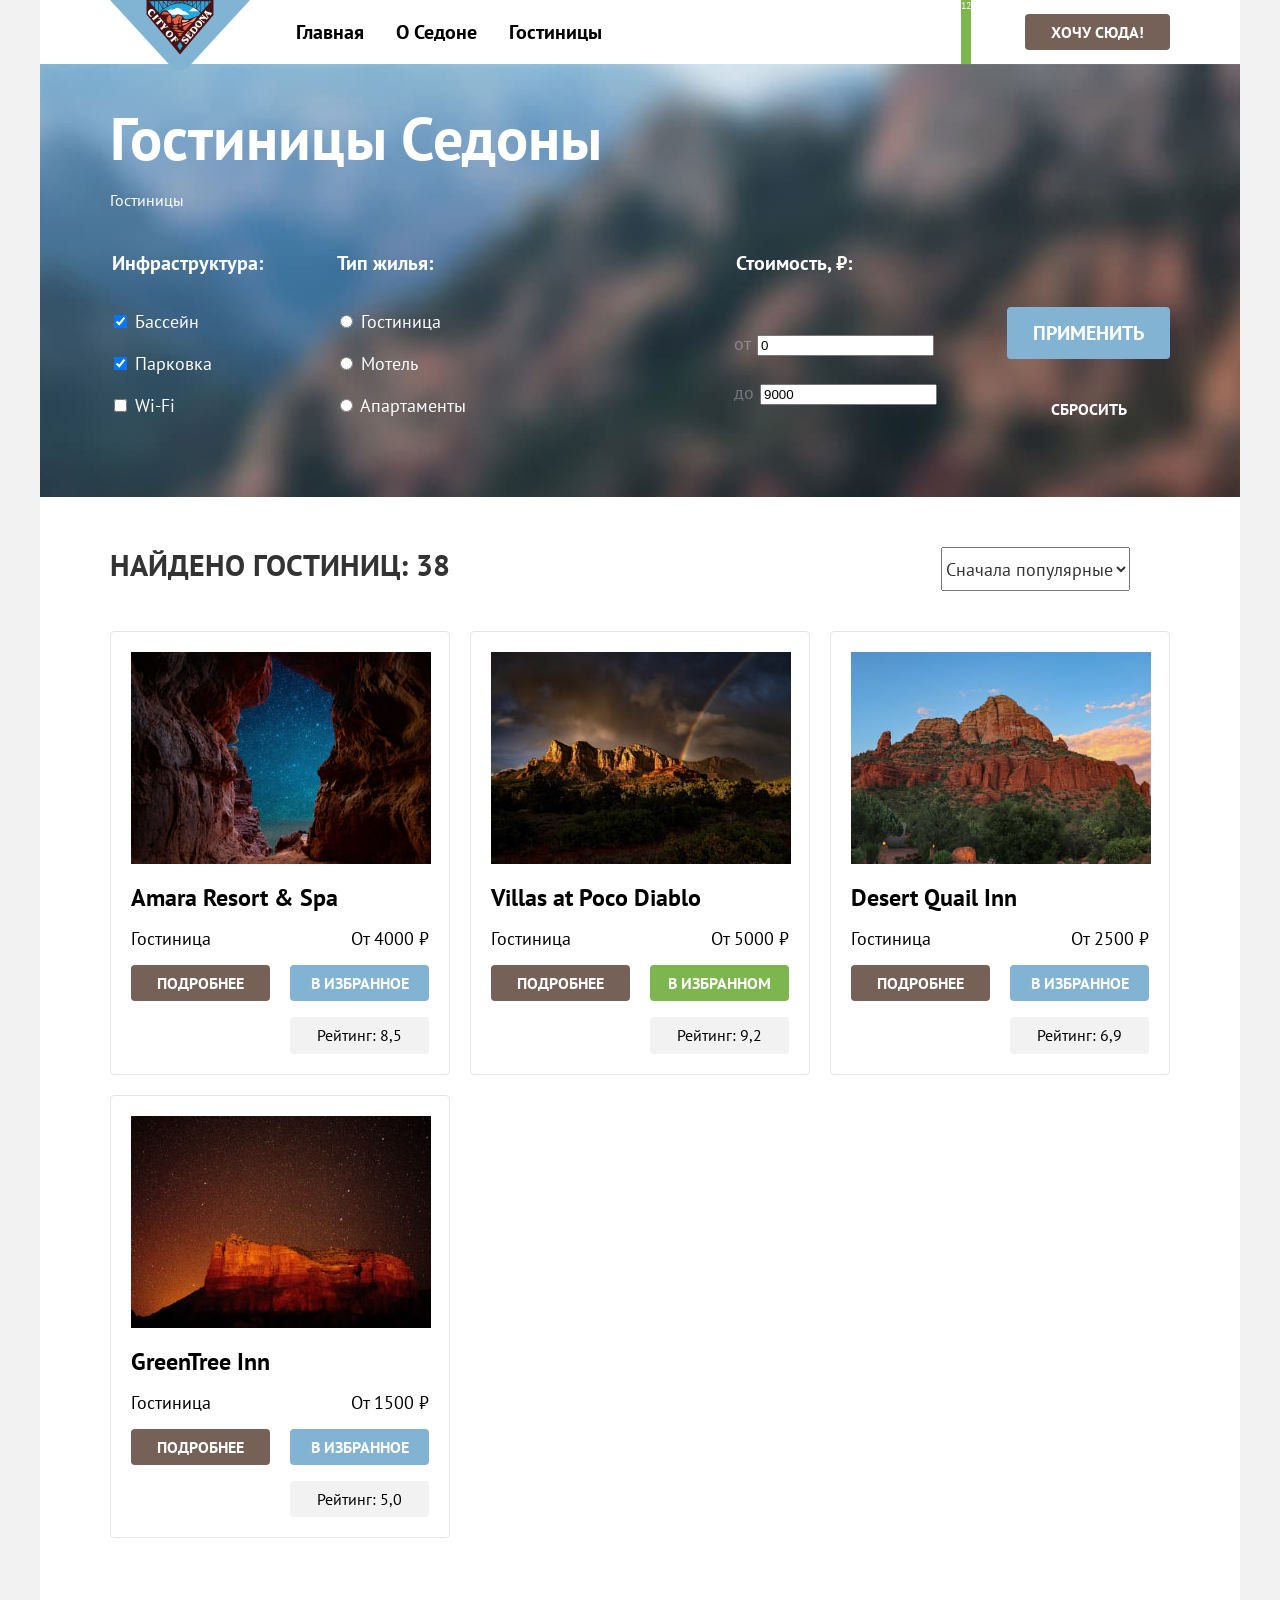
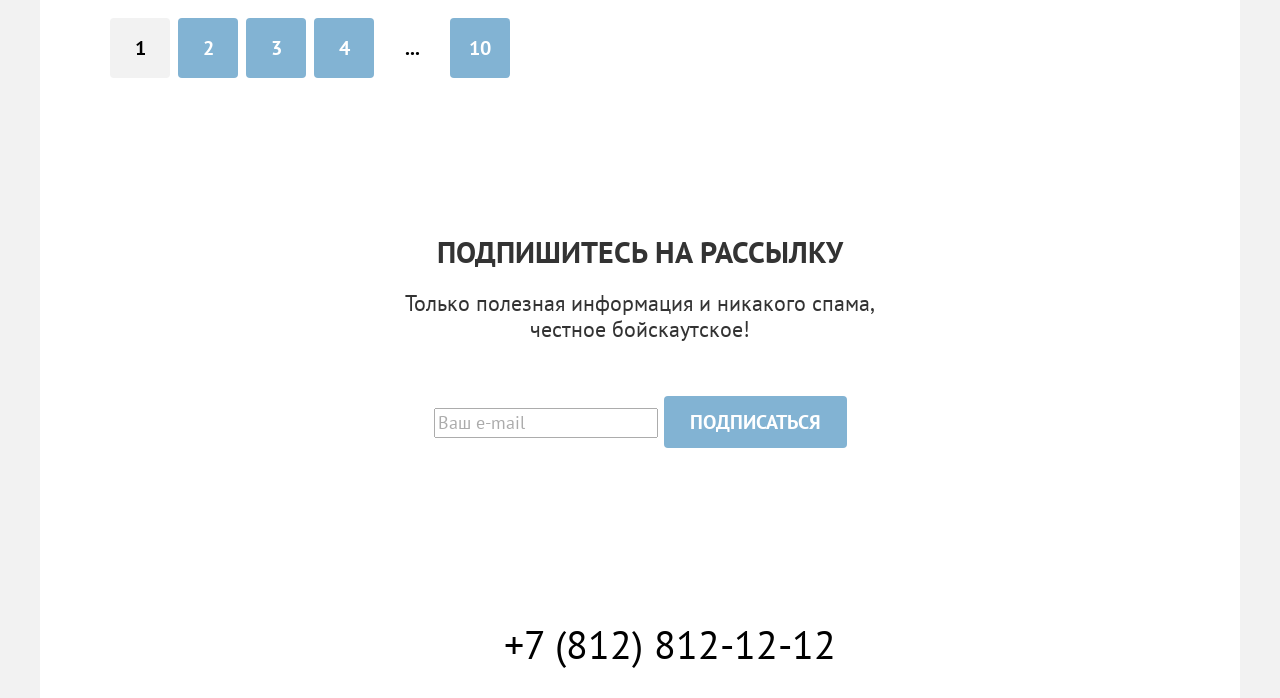
==== commit 1c1002aa: "делает сетки" ====
--- a/catalog.html
+++ b/catalog.html
@@ -135,122 +135,124 @@
         </section>
       </div>
 
-      <section class="result-control">
-        <h2 class="visually-hidden">Управление отображением результата поиска</h2>
-        <p class="search-result">Найдено гостиниц: 38</p>
-
-        <select class="select-control" aria-label="Сортировка">
-          <option value="popular">Сначала популярные</option>
-          <option value="cheap">Сначала дешёвое</option>
-          <option value="expensive">Сначала дорогое</option>
-        </select>
-
-        <ul class="sorting">
-          <li class="sorting-item">
-            <a class="button-sorting button-title button-current" href="catalog.html?view=tile">
-              <span class="visually-hidden">Отобразить плиткой</span>
-            </a>
-          </li>
-          <li class="sorting-item">
-            <a class="button-sorting button-card" href="catalog.html?view=card">
-              <span class="visually-hidden">Отобразить карточками</span>
-            </a>
-          </li>
-          <li class="sorting-item">
-            <a class="button-sorting button-list" href="catalog.html?view=list">
-              <span class="visually-hidden">Отобразить списком</span>
-            </a>
-          </li>
-        </ul>
-      </section>
-
-      <ul class="catalog-list">
-        <li class="catalog-item">
-          <a class="catalog-link" href="#" tabindex="-1">
-            <img class="catalog-image" src="images/hotels/hotel-1.jpg" width="300" height="212" alt="Ущелье в скале">
-          </a>
-          <a class="catalog-link" href="#" tabindex="-1">
-            <h3 class="catalog-title">Amara Resort & Spa</h3>
-          </a>
-          <p class="catalog-type">Гостиница</p>
-          <p class="catalog-price">От 4000 ₽</p>
-          <a class="button" href="#">Подробнее</a>
-          <button class="button button-add-favorites" type="button">В избранное</button>
-          <p class="catalog-stars catalog-stars-4">
-            <span class="visually-hidden">4 звезды</span>
-          </p>
-          <p class="catalog-rating">Рейтинг: 8,5</p>
-        </li>
-        <li class="catalog-item">
-          <a class="catalog-link" href="#" tabindex="-1">
-            <img class="catalog-image" src="images/hotels/hotel-2.jpg" width="300" height="212" alt="Горы с радугой">
-          </a>
-          <a class="catalog-link" href="#" tabindex="-1">
-            <h3 class="catalog-title">Villas at Poco Diablo</h3>
-          </a>
-          <p class="catalog-type">Гостиница</p>
-          <p class="catalog-price">От 5000 ₽</p>
-          <a class="button" href="#">Подробнее</a>
-          <button class="button button-in-favorites" type="button">В избранное</button>
-          <p class="catalog-stars catalog-stars-4">
-            <span class="visually-hidden">4 звезды</span>
-          </p>
-          <p class="catalog-rating">Рейтинг: 9,2</p>
-        </li>
-        <li class="catalog-item">
-          <a class="catalog-link" href="#" tabindex="-1">
-            <img class="catalog-image" src="images/hotels/hotel-3.jpg" width="300" height="212" alt="Горый на фоне неба">
-          </a>
-          <a class="catalog-link" href="#" tabindex="-1">
-            <h3 class="catalog-title">Desert Quail Inn</h3>
-          </a>
-          <p class="catalog-type">Гостиница</p>
-          <p class="catalog-price">От 2500 ₽</p>
-          <a class="button" href="#">Подробнее</a>
-          <button class="button button-add-favorites" type="button">В избранное</button>
-          <p class="catalog-stars catalog-stars-3">
-            <span class="visually-hidden">3 звезды</span>
-          </p>
-          <p class="catalog-rating">Рейтинг: 6,9</p>
-        </li>
-        <li class="catalog-item">
-          <a class="catalog-link" href="#" tabindex="-1">
-            <img class="catalog-image" src="images/hotels/hotel-4.jpg" width="300" height="212" alt="Горы на фоне звёздного неба">
-          </a>
-          <a class="catalog-link" href="#" tabindex="-1">
-            <h3 class="catalog-title">GreenTree Inn</h3>
-          </a>
-          <p class="catalog-type">Гостиница</p>
-          <p class="catalog-price">От 1500 ₽</p>
-          <a class="button" href="#">Подробнее</a>
-          <button class="button button-add-favorites" type="button">В избранное</button>
-          <p class="catalog-stars catalog-stars-2">
-            <span class="visually-hidden">2 звезды</span>
-          </p>
-          <p class="catalog-rating">Рейтинг: 5,0</p>
-        </li>
-      </ul>
-
-      <ul class="pagination">
-        <li class="pagination-item">
-          <a class="pagination-link pagination-current" href="#" aria-current="page">1</a>
-        </li>
-        <li class="pagination-item">
-          <a class="pagination-link" href="#">2</a>
-        </li>
-        <li class="pagination-item">
-          <a class="pagination-link" href="#">3</a>
-        </li>
-        <li class="pagination-item">
-          <a class="pagination-link" href="#">4</a>
-        </li>
-        <li class="pagination-item">
-          <span class="pagination-decoration">...</span>
-        </li>
-        <li class="pagination-item">
-          <a class="pagination-link" href="#">10</a>
-        </li>
-      </ul>
+      <div class="wrapper">
+        <section class="result-control">
+          <h2 class="visually-hidden">Управление отображением результата поиска</h2>
+          <p class="search-result">Найдено гостиниц: 38</p>
+
+          <select class="select-control" aria-label="Сортировка">
+            <option value="popular">Сначала популярные</option>
+            <option value="cheap">Сначала дешёвое</option>
+            <option value="expensive">Сначала дорогое</option>
+          </select>
+
+          <ul class="sorting">
+            <li class="sorting-item">
+              <a class="button-sorting button-title button-current" href="catalog.html?view=tile">
+                <span class="visually-hidden">Отобразить плиткой</span>
+              </a>
+            </li>
+            <li class="sorting-item">
+              <a class="button-sorting button-card" href="catalog.html?view=card">
+                <span class="visually-hidden">Отобразить карточками</span>
+              </a>
+            </li>
+            <li class="sorting-item">
+              <a class="button-sorting button-list" href="catalog.html?view=list">
+                <span class="visually-hidden">Отобразить списком</span>
+              </a>
+            </li>
+          </ul>
+        </section>
+
+        <ul class="catalog-list">
+          <li class="catalog-item">
+            <a class="catalog-link" href="#" tabindex="-1">
+              <img class="catalog-image" src="images/hotels/hotel-1.jpg" width="300" height="212" alt="Ущелье в скале">
+            </a>
+            <a class="catalog-link" href="#" tabindex="-1">
+              <h3 class="catalog-title">Amara Resort & Spa</h3>
+            </a>
+            <p class="catalog-type">Гостиница</p>
+            <p class="catalog-price">От 4000 ₽</p>
+            <a class="button" href="#">Подробнее</a>
+            <button class="button button-add-favorites" type="button">В избранное</button>
+            <p class="catalog-stars catalog-stars-4">
+              <span class="visually-hidden">4 звезды</span>
+            </p>
+            <p class="catalog-rating">Рейтинг: 8,5</p>
+          </li>
+          <li class="catalog-item">
+            <a class="catalog-link" href="#" tabindex="-1">
+              <img class="catalog-image" src="images/hotels/hotel-2.jpg" width="300" height="212" alt="Горы с радугой">
+            </a>
+            <a class="catalog-link" href="#" tabindex="-1">
+              <h3 class="catalog-title">Villas at Poco Diablo</h3>
+            </a>
+            <p class="catalog-type">Гостиница</p>
+            <p class="catalog-price">От 5000 ₽</p>
+            <a class="button" href="#">Подробнее</a>
+            <button class="button button-add-favorites button-in-favorites" type="button">В избранном</button>
+            <p class="catalog-stars catalog-stars-4">
+              <span class="visually-hidden">4 звезды</span>
+            </p>
+            <p class="catalog-rating">Рейтинг: 9,2</p>
+          </li>
+          <li class="catalog-item">
+            <a class="catalog-link" href="#" tabindex="-1">
+              <img class="catalog-image" src="images/hotels/hotel-3.jpg" width="300" height="212" alt="Горый на фоне неба">
+            </a>
+            <a class="catalog-link" href="#" tabindex="-1">
+              <h3 class="catalog-title">Desert Quail Inn</h3>
+            </a>
+            <p class="catalog-type">Гостиница</p>
+            <p class="catalog-price">От 2500 ₽</p>
+            <a class="button" href="#">Подробнее</a>
+            <button class="button button-add-favorites" type="button">В избранное</button>
+            <p class="catalog-stars catalog-stars-3">
+              <span class="visually-hidden">3 звезды</span>
+            </p>
+            <p class="catalog-rating">Рейтинг: 6,9</p>
+          </li>
+          <li class="catalog-item">
+            <a class="catalog-link" href="#" tabindex="-1">
+              <img class="catalog-image" src="images/hotels/hotel-4.jpg" width="300" height="212" alt="Горы на фоне звёздного неба">
+            </a>
+            <a class="catalog-link" href="#" tabindex="-1">
+              <h3 class="catalog-title">GreenTree Inn</h3>
+            </a>
+            <p class="catalog-type">Гостиница</p>
+            <p class="catalog-price">От 1500 ₽</p>
+            <a class="button" href="#">Подробнее</a>
+            <button class="button button-add-favorites" type="button">В избранное</button>
+            <p class="catalog-stars catalog-stars-2">
+              <span class="visually-hidden">2 звезды</span>
+            </p>
+            <p class="catalog-rating">Рейтинг: 5,0</p>
+          </li>
+        </ul>
+
+        <ul class="pagination">
+          <li class="pagination-item">
+            <a class="pagination-link pagination-current" href="#" aria-current="page">1</a>
+          </li>
+          <li class="pagination-item">
+            <a class="pagination-link" href="#">2</a>
+          </li>
+          <li class="pagination-item">
+            <a class="pagination-link" href="#">3</a>
+          </li>
+          <li class="pagination-item">
+            <a class="pagination-link" href="#">4</a>
+          </li>
+          <li class="pagination-item">
+            <span class="pagination-link pagination-decoration">...</span>
+          </li>
+          <li class="pagination-item">
+            <a class="pagination-link" href="#">10</a>
+          </li>
+        </ul>
+      </div>
 
       <section class="newsletter" data-test="subscribe">
         <h2 class="newsletter-title">Подпишитесь на рассылку</h2>
--- a/styles/styles.css
+++ b/styles/styles.css
@@ -13,6 +13,10 @@
   src: url("../fonts/ptsans-700.woff2") format("woff2");
 }
 
+*, *:before, *:after {
+  box-sizing: border-box;
+}
+
 body {
   margin: 0;
 
@@ -29,21 +33,34 @@
 .page-container {
   display: flex;
   flex-direction: column;
+
   width: 1200px;
   min-height: 100vh;
+
   margin: 0 auto;
+
+  background-color: #ffffff;
 }
 
 .button {
+  padding: 8px 26px;
+
   font-family: inherit;
   font-size: 16px;
   font-weight: 700;
   text-align: center;
+  text-transform: uppercase;
+  text-decoration: none;
   color: #ffffff;
   line-height: 1.25;
+
   background-color: #756157;
-  text-transform: uppercase;
-  text-decoration: none;
+  border: none;
+  border-radius: 4px;
+
+  box-sizing: border-box;
+
+  cursor: pointer;
 }
 
 .visually-hidden {
@@ -66,13 +83,19 @@
 .navigation {
   display: flex;
   flex-direction: row;
+  z-index: 1;
 }
 .logo {
+  display: block;
+  height: 64px;
   margin-right: 30px;
+  margin-bottom: -8px;
+  z-index: 2;
 }
 .logo-image {}
 .navigation-list {
   display: flex;
+  flex-wrap: wrap;
   width: 465px;
   margin: 0;
   padding: 0;
@@ -81,10 +104,15 @@
   font-weight: 700;
   line-height: 1.2;
 
-  list-style: none;
-}
-.navigation-item {}
+  list-style-type: none;
+}
+.navigation-item {
+  padding: 0;
+}
 .navigation-link {
+  display: block;
+  margin: 0;
+  padding: 20px 16px;
   text-decoration: none;
   color: #000000;
 }
@@ -92,6 +120,7 @@
 
 .navigation-user {
   display: flex;
+  flex-wrap: wrap;
   justify-content: flex-end;
 
   width: 310px;
@@ -99,10 +128,17 @@
   margin: 0 0 0 auto;
   padding: 0;
 
-  list-style: none;
+  list-style-type: none;
 }
 .navigation-user-item {}
+.navigation-user-item:last-child {
+  margin-left: 20px;
+  align-self: center;
+}
 .navigation-user-link {
+  display: flex;
+  min-width: 44px;
+  min-height: 64px;
   text-decoration: none;
 }
 .user-search {}
@@ -120,6 +156,8 @@
 }
 
 .hero {
+  padding: 51px 0 82px 0;
+
   text-align: center;
 
   background-color: #64748b;
@@ -131,11 +169,12 @@
 .hero-image {}
 
 .features {
+  padding-top: 69px;
   text-align: center;
 }
 .features-title {
   width: 660px;
-  margin: 0 auto;
+  margin: 0 auto 25px auto;
 
   font-size: 30px;
   line-height: 1.2;
@@ -144,9 +183,10 @@
 }
 .features-text {
   width: 660px;
-  margin: 0 auto;
-}
-.features-list {
+  margin: 0 auto 69px auto;
+}
+.features-list,
+.service-list {
   display: flex;
   flex-wrap: wrap;
 
@@ -156,7 +196,7 @@
   font-size: 18px;
   line-height: 1.16667;
 
-  list-style: none;
+  list-style-type: none;
 }
 .features-list li:nth-child(even) {
   background-color: rgba(131, 179, 211, 0.12);
@@ -167,18 +207,28 @@
 .features-list li.features-item-special {
   background-color: #82b3d3;
 }
-.features-item:not(:nth-child(4n+1)) {
-  width: 400px;
-}
-.features-item-container {
-  width: 400px;
-}
-.features-item-title {
+.features-item:not(:nth-child(4n+1)),
+.features-item-container,
+.service-item {
+  display: flex;
+  flex-direction: column;
+  padding: 112px 85px;
+}
+
+.features-item-title,
+.service-item-title {
+  width: 230px;
+  margin: 0;
+  margin-bottom: 22px;
   font-size: 24px;
   text-transform: uppercase;
   color: #000000;
 }
-.features-item-text {}
+.features-item-text,
+.service-item-text {
+  width: 230px;
+  margin: 0;
+}
 .features-item-special {
   display: flex;
   color: #ffffff;
@@ -194,11 +244,15 @@
 }
 
 .service {
-  text-align: center;
+  padding-top: 64px;
+  text-align: center;
+}
+.service-item {
+  padding-top: 152px;
 }
 .service-title {
   width: 510px;
-  margin: 0 auto;
+  margin: 0 auto 20px;
 
   font-size: 30px;
   line-height: 1.2;
@@ -207,7 +261,7 @@
 }
 .service-text {
   width: 510px;
-  margin: 0 auto;
+  margin: 0 auto 64px;
 }
 .service-list {
   display: flex;
@@ -219,7 +273,7 @@
   font-size: 18px;
   line-height: 1.16667;
 
-  list-style: none;
+  list-style-type: none;
 }
 .service-list li:nth-child(odd) {
   background-color: rgba(131, 179, 211, 0.12);
@@ -227,10 +281,9 @@
 .service-list li:nth-child(even) {
   background-color: #ffffff;
 }
-.service-item {
-  width: 400px;
-}
+
 .service-item-title {
+  margin-bottom: 30px;
   font-size: 24px;
   text-transform: uppercase;
   color: #000000;
@@ -239,22 +292,35 @@
 
 .search {
   width: 600px;
+
   margin: 0 auto;
+  padding: 96px 0;
+
   text-align: center;
 
 }
 .search-title {
+  margin: 0 auto 20px;
+
   font-size: 30px;
   line-height: 1.2;
   color: #000000;
   text-transform: uppercase;
 }
 .search-text {
+  margin: 0 auto 54px;
   line-height: 1.18182;
 }
-.button-search {}
+.button-search {
+  padding-left: 50px;
+  padding-right: 50px;
+
+  font-size: 20px;
+  line-height: 1.8;
+}
 
 .newsletter {
+  padding: 96px 0 104px;
   text-align: center;
 }
 .newsletter-background {
@@ -268,7 +334,7 @@
 }
 .newsletter-title {
   width: 490px;
-  margin: 0 auto;
+  margin: 0 auto 20px;
 
   font-size: 30px;
   line-height: 1.2;
@@ -276,7 +342,7 @@
 }
 .newsletter-text {
   width: 490px;
-  margin: 0 auto;
+  margin: 0 auto 54px;
 
   line-height: 1.18182;
 }
@@ -296,13 +362,15 @@
 .page-footer {
   display: flex;
   flex-direction: row;
+
+  padding: 40px 70px 30px 70px;
 }
 .social {
   width: 190px;
   margin-right: 195px;
 }
 .social-list {
-  list-style: none;
+    list-style-type: none;
 }
 .social-item {}
 .button-social {}
@@ -334,7 +402,10 @@
 /*---CATALOG.HTML---*/
 
 .catalog-background {
-  color: #ffffff;
+  padding: 35px 70px 70px 70px;
+
+  color: #ffffff;
+
   background-color: #64748b;
   background-image: url("../images/background/filter.jpg");
   background-position: center;
@@ -344,6 +415,8 @@
 
 .inner-header {}
 .inner-header-title {
+  margin: 0 0 8px 0;
+
   font-size: 60px;
   line-height: 1.3;
 }
@@ -351,6 +424,11 @@
 .breadcrumbs {
   display: flex;
   flex-direction: row;
+
+  margin: 0 0 40px 0;
+  padding: 0;
+
+  list-style: none;
 }
 .breadcrumbs-item {}
 .breadcrumbs-link {
@@ -367,16 +445,41 @@
   display: flex;
   flex-direction: row;
 }
-.catalog-filter-group {}
+.catalog-filter-group {
+  margin: 0;
+  padding: 0;
+  border: none;
+}
+
+.catalog-filter-group:first-child {
+  margin-right: 70px;
+}
+
+.catalog-filter-group:nth-child(3) {
+  margin-left: auto;
+}
+
+.buttons {
+  margin-left: 70px;
+  padding-top: 56px;
+}
+
 .catalog-filter-title {
+  margin: 0 0 32px 0;
+
   font-size: 20px;
   font-weight: 700;
   line-height: 1.2;
 }
 .catalog-filter-list {
-  list-style: none;
-}
-.catalog-filter-item {}
+  margin: 0;
+  padding: 0;
+
+  list-style-type: none;
+}
+.catalog-filter-item:not(:last-child) {
+  margin-bottom: 16px;
+}
 .control {
   font-size: 18px;
   line-height: 1.27778;
@@ -396,7 +499,13 @@
   flex-direction: column;
 }
 .button-bg-second {
+  margin-bottom: 32px;
+
+  font-size: 20px;
+  line-height: 1.8;
+
   background-color: #82b3d3;
+  border-radius: 4px;
 }
 
 .button-reset {
@@ -404,12 +513,21 @@
   border: none;
 }
 
+.wrapper {
+  width: 1060px;
+
+  margin: 0 auto;
+  padding: 50px 0 60px 0;
+}
+
 .result-control {
   display: flex;
   flex-direction: row;
 }
 .result-search {}
 .search-result {
+  margin: 0;
+
   font-size: 30px;
   font-weight: 700;
   line-height: 1.2;
@@ -425,7 +543,7 @@
 }
 
 .sorting {
-  list-style: none;
+  list-style-type: none;
 }
 .sorting-item {}
 .button-sorting {}
@@ -435,31 +553,57 @@
 .button-list {}
 
 .catalog-list {
-  list-style: none;
-
-  display: flex;
-  flex-direction: row;
-  flex-wrap: wrap;
-  gap: 0 20px;
+  list-style-type: none;
+
+  display: grid;
+  grid-template-columns: repeat(auto-fit, 340px);
+  gap: 20px;
+
+  margin: 0 0 80px 0;
+  padding: 40px 0 0 0;
 
   font-size: 18px;
   line-height: 1.16667;
 }
 .catalog-item {
+  display: grid;
+  grid-template-columns: 1fr 1fr;
+  gap: 16px 20px;
   width: 340px;
-}
+  height: 100%;
+  padding: 20px;
+  border: 1px solid #E6E6E6;
+  border-radius: 4px;
+  color: #000000;
+}
+
+.catalog-item p {
+  margin: 0;
+}
+
 .catalog-link {
+  grid-column: 1 / -1;
   text-decoration: none;
 }
 .catalog-image {}
 .catalog-title {
+  margin: 0;
   font-size: 24px;
   color: #000000;
 }
 .catalog-type {}
-.catalog-price {}
-.button-add-favorites {}
-.button-in-favorites {}
+.catalog-price {
+  justify-self: end;
+}
+.button-add-favorites {
+  padding: 8px;
+  text-align: center;
+  background-color: #82b3d3;
+}
+
+.button-in-favorites {
+  background-color: #7db54f;
+}
 .catalog-stars {}
 .catalog-stars-1 {}
 .catalog-stars-2 {}
@@ -467,33 +611,58 @@
 .catalog-stars-4 {}
 .catalog-stars-5 {}
 .catalog-rating {
+  padding: 9px;
+  
   font-size: 16px;
+  text-align: center;
+  
+  background-color: #f2f2f2;
+  border-radius: 4px;
 }
 
 .pagination {
-  list-style: none;
-  display: flex;
-  flex-direction: row;
-  gap: 0 8px;
+  list-style-type: none;
+
+  display: flex;
+  flex-wrap: wrap;
+  gap: 8px;
+
+  margin: 0;
+  padding: 0;
 
   font-size: 20px;
   font-weight: 700;
   line-height: 1.8;
 }
 .pagination-item {
-  width: 60px;
 }
 .pagination-link {
+  display: flex;
+  justify-content: center;
+  align-items: center;
+  padding: 0 10px;
+  min-width: 60px;
+  height: 60px;
+  color: #ffffff;
+  text-decoration: none;
+  border-radius: 4px;
+  background-color: #82b3d3;
+  /*
   display: inline-block;
-  width: 60px;
-
-  text-align: center;
-  color: #000000;
-  text-decoration: none;
-
-  background-color: #82b3d3;
+  width: 50px;
+  padding: 12px 5px;
+
+  text-align: center;
+  color: #ffffff;
+  text-decoration: none;
+
+  background-color: #82b3d3;*/
 }
 .pagination-current {
+  color: #000000;
   background-color: #f2f2f2;
 }
-.pagination-decoration {}
+.pagination-decoration {
+  color: #000000;
+  background: none;
+}
